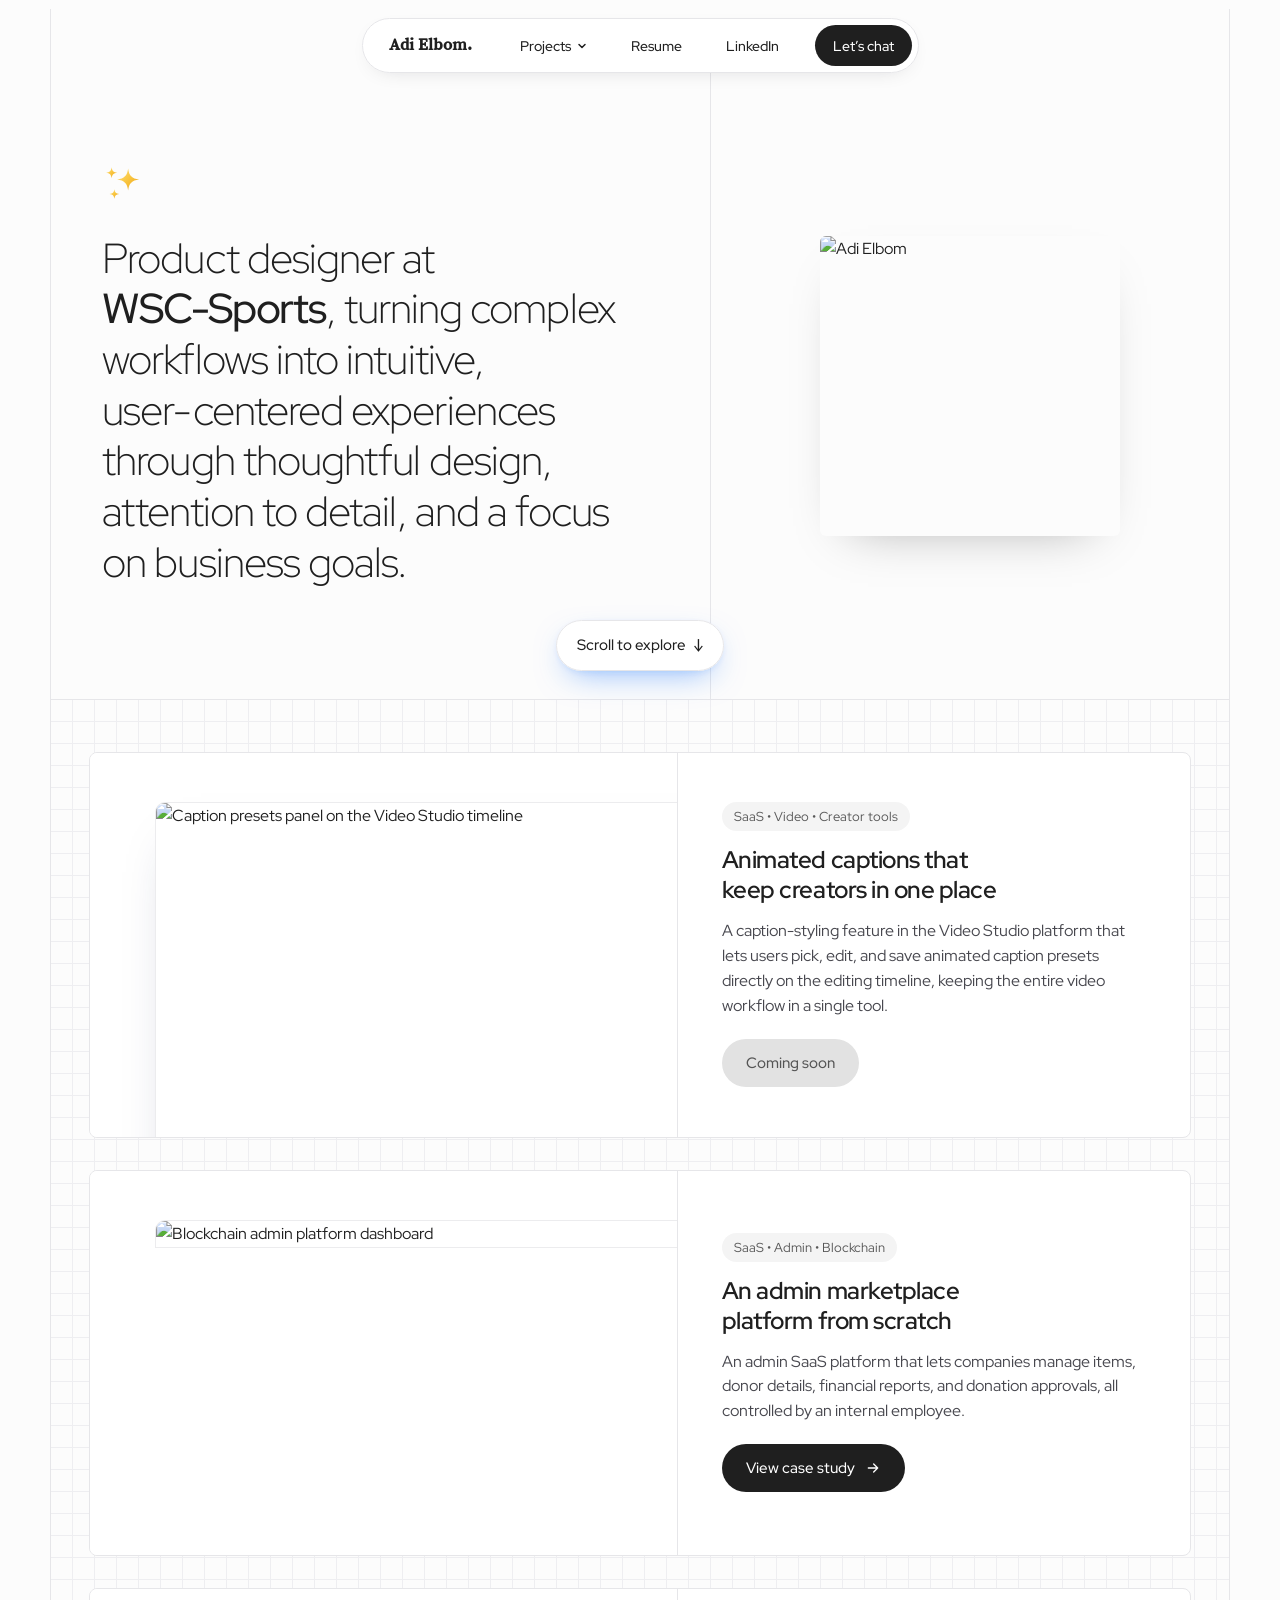
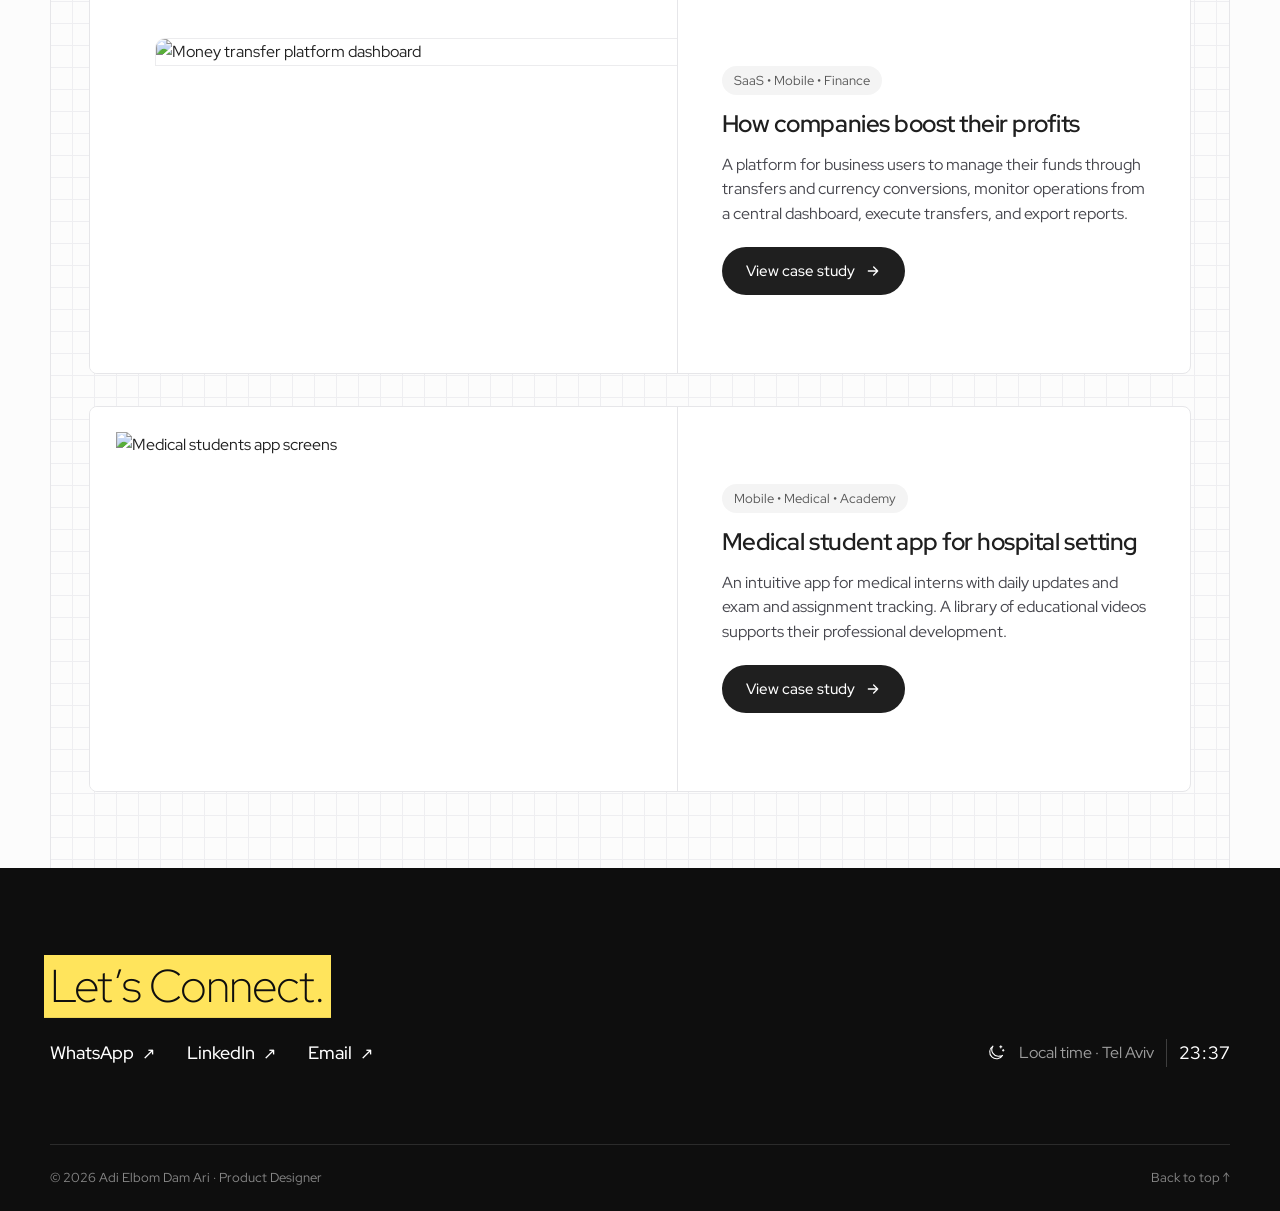
==== index.html @ 343f3208 "Footer gap + popup after 2 min" ====
<!DOCTYPE html>
<html lang="en">
<head>
<meta charset="utf-8">
<meta name="viewport" content="width=device-width, initial-scale=1">
<title>Adi Elbom · Product Designer</title>
<meta name="description" content="Product designer at WSC-Sports, turning complex workflows into intuitive, user-centered experiences.">
<meta property="og:title" content="Adi Elbom · Product Designer">
<meta property="og:description" content="Product designer at WSC-Sports, turning complex workflows into intuitive, user-centered experiences.">
<link rel="icon" href="data:image/svg+xml,%3Csvg xmlns='http://www.w3.org/2000/svg' viewBox='0 0 64 64'%3E%3Ccircle cx='32' cy='32' r='32' fill='%231F1F1F'/%3E%3Ctext x='32' y='43' font-family='Georgia,serif' font-size='34' font-weight='700' text-anchor='middle' fill='%23fff'%3EA%3C/text%3E%3C/svg%3E">
<link rel="preconnect" href="https://fonts.googleapis.com">
<link rel="preconnect" href="https://fonts.gstatic.com" crossorigin>
<link href="https://fonts.googleapis.com/css2?family=DM+Mono:wght@400;500&family=Red+Hat+Display:wght@300;400;500;600;700&family=Song+Myung&display=swap" rel="stylesheet">
<link rel="stylesheet" href="assets/style.css?v=b51ea007">
</head>
<body>
<div class="navholder">
  <nav class="site" aria-label="Main">
    <a class="brand" href="">Adi Elbom.</a>
    <div class="navlinks">
      <div class="nav-dd">
        <a class="dd-trigger" href="#work" aria-haspopup="true" aria-expanded="false">Projects <svg class="chev" width="10" height="10" viewBox="0 0 10 10" aria-hidden="true"><path d="M2 3.5 5 6.5 8 3.5" fill="none" stroke="currentColor" stroke-width="1.5" stroke-linecap="round" stroke-linejoin="round"/></svg></a>
        <div class="dd" role="menu">
          <a href="nft-admin/"><span class="dd-title">Blockchain Admin Platform</span></a>
          <a href="money-transfer-platform/"><span class="dd-title">Money Transfer Platform</span></a>
          <a href="medical-students-app/"><span class="dd-title">Medical Students App</span></a>
          <span class="dd-soon"><span class="dd-title">Animated Captions <span class="dd-note">· Coming soon</span></span></span>
        </div>
      </div>
      <a href="https://drive.google.com/file/d/1dUDBJgoNw1x8Hw4QgFYmObVrlOSRtjmj/view" target="_blank" rel="noopener">Resume</a>
      <a class="hide-sm" href="https://www.linkedin.com/in/adi-elbom/" target="_blank" rel="noopener">LinkedIn</a>
      <a class="cta" href="https://api.whatsapp.com/send?phone=972507307688" target="_blank" rel="noopener">Let’s chat</a>
    </div>
  </nav>
</div>

<div class="home-frame">
  <section class="hero">
    <div class="hero-text">
      <div class="spark" aria-hidden="true"><svg viewBox="0 0 64 64" width="44" height="44">
        <defs><linearGradient id="gold" x1="0" y1="0" x2="1" y2="1"><stop offset="0" stop-color="#FFE27A"/><stop offset=".55" stop-color="#F8C23A"/><stop offset="1" stop-color="#E9A21F"/></linearGradient></defs>
        <path class="s s1" d="M38 8c1.4 10.6 5.4 14.6 16 16-10.6 1.4-14.6 5.4-16 16-1.4-10.6-5.4-14.6-16-16 10.6-1.4 14.6-5.4 16-16Z"/>
        <path class="s s2" d="M14 6c.7 5.3 2.7 7.3 8 8-5.3.7-7.3 2.7-8 8-.7-5.3-2.7-7.3-8-8 5.3-.7 7.3-2.7 8-8Z"/>
        <path class="s s3" d="M18 38c.6 4.6 2.4 6.4 7 7-4.6.6-6.4 2.4-7 7-.6-4.6-2.4-6.4-7-7 4.6-.6 6.4-2.4 7-7Z"/>
      </svg></div>
      <h1>Product designer at <b class="nb">WSC-Sports</b>, turning complex workflows into intuitive, <span class="nb">user-centered</span> experiences through thoughtful design, attention to detail, and a focus on business goals.</h1>
    </div>
    <div class="hero-photo">
      <img src="https://adidamari.co.il/wp-content/uploads/2025/09/profile-pic.png" alt="Adi Elbom" width="483" height="483">
    </div>
    <a class="scroll-btn" href="#work" id="scrollBtn">Scroll to explore <span aria-hidden="true">↓</span></a>
  </section>

  <section class="projects" id="work" aria-label="Case studies">

    <div class="card reveal" aria-disabled="true">
      <div class="card-media"><img src="https://adidamari.co.il/wp-content/uploads/2026/10/SK-05-%E2%80%93-Apply-caption-preset_default-hover.png" alt="Caption presets panel on the Video Studio timeline" loading="lazy" width="3840" height="2160"></div>
      <div class="card-body">
        <span class="tag">SaaS • Video • Creator tools</span>
        <h2>Animated captions that keep creators in one place</h2>
        <p>A caption-styling feature in the Video Studio platform that lets users pick, edit, and save animated caption presets directly on the editing timeline, keeping the entire video workflow in a single tool.</p>
        <span class="btn soon">Coming soon</span>
      </div>
    </div>

    <a class="card reveal" href="nft-admin/">
      <div class="card-media"><img src="https://adidamari.co.il/wp-content/uploads/2025/10/Sarari-Dark-8889-scaled.png" alt="Blockchain admin platform dashboard" loading="lazy"></div>
      <div class="card-body">
        <span class="tag">SaaS • Admin • Blockchain</span>
        <h2>An admin marketplace platform from scratch</h2>
        <p>An admin SaaS platform that lets companies manage items, donor details, financial reports, and donation approvals, all controlled by an internal employee.</p>
        <span class="btn">View case study <svg width="16" height="16" viewBox="0 0 24 24" fill="none" stroke="currentColor" stroke-width="2" stroke-linecap="round" stroke-linejoin="round"><path d="M5 12h14M13 6l6 6-6 6"/></svg></span>
      </div>
    </a>

    <a class="card reveal" href="money-transfer-platform/">
      <div class="card-media"><img src="https://adidamari.co.il/wp-content/uploads/2025/10/Open-1-2-scaled.png" alt="Money transfer platform dashboard" loading="lazy"></div>
      <div class="card-body">
        <span class="tag">SaaS • Mobile • Finance</span>
        <h2>How companies boost their profits</h2>
        <p>A platform for business users to manage their funds through transfers and currency conversions, monitor operations from a central dashboard, execute transfers, and export reports.</p>
        <span class="btn">View case study <svg width="16" height="16" viewBox="0 0 24 24" fill="none" stroke="currentColor" stroke-width="2" stroke-linecap="round" stroke-linejoin="round"><path d="M5 12h14M13 6l6 6-6 6"/></svg></span>
      </div>
    </a>

    <a class="card reveal" href="medical-students-app/">
      <div class="card-media plain"><img src="https://adidamari.co.il/wp-content/uploads/2025/10/Sarari-12-scaled.png" alt="Medical students app screens" loading="lazy"></div>
      <div class="card-body">
        <span class="tag">Mobile • Medical • Academy</span>
        <h2>Medical student app for hospital setting</h2>
        <p>An intuitive app for medical interns with daily updates and exam and assignment tracking. A library of educational videos supports their professional development.</p>
        <span class="btn">View case study <svg width="16" height="16" viewBox="0 0 24 24" fill="none" stroke="currentColor" stroke-width="2" stroke-linecap="round" stroke-linejoin="round"><path d="M5 12h14M13 6l6 6-6 6"/></svg></span>
      </div>
    </a>
  </section>
</div>
<aside class="hello-pop" id="hello-pop" role="dialog" aria-labelledby="hello-title" aria-describedby="hello-text" hidden>
  <button class="hello-close" type="button" aria-label="Close">
    <svg viewBox="0 0 24 24" width="18" height="18" aria-hidden="true"><path d="M6 6l12 12M18 6L6 18" stroke="currentColor" stroke-width="1.8" stroke-linecap="round"/></svg>
  </button>
  <div class="hello-art" aria-hidden="true">
    <svg class="hello-hi" viewBox="-6 -2 100 80" width="104" height="83">
      <path class="hi-line" pathLength="1" d="M14 58C22 50 31 34 34 20C36 12 34 8 31 9C27 10 26 18 26 28L25 62C28 50 34 42 40 42C46 42 46 48 45 54C44 60 46 63 50 62C55 60 59 52 61 44C60 52 59 58 61 62C63 64 68 62 74 55"/>
      <circle class="hi-dot" cx="62.5" cy="33" r="1.9"/>
    </svg>
  </div>
  <h2 id="hello-title">Thanks for stopping by</h2>
  <p id="hello-text">My newest projects aren’t on the site yet. If my work caught your eye, let’s talk and I’ll walk you through&nbsp;them.</p>
  <a class="hello-cta" href="https://api.whatsapp.com/send?phone=972507307688" target="_blank" rel="noopener">Let’s connect</a>
</aside>

<footer class="site-foot" id="contact">
  <div class="foot-inner">
    <div class="foot-main">
      <h2 class="foot-title reveal"><span class="hl">Let’s Connect.</span></h2>
      <div class="foot-links">
        <a href="https://api.whatsapp.com/send?phone=972507307688" target="_blank" rel="noopener">WhatsApp <span class="ext" aria-hidden="true">↗</span></a>
        <a href="https://www.linkedin.com/in/adi-elbom/" target="_blank" rel="noopener">LinkedIn <span class="ext" aria-hidden="true">↗</span></a>
        <a href="mailto:adi.elbom3@gmail.com">Email <span class="ext" aria-hidden="true">↗</span></a>
      </div>
    </div>
    <div class="clock" id="clock" aria-live="off">
        <span class="clock-icons" aria-hidden="true">
          <svg class="ci ci-sunrise" viewBox="0 0 32 32"><path d="M4 23h24M9 23a7 7 0 0 1 14 0"/><path d="M16 9v3M7.5 13.5l2 2M24.5 13.5l-2 2M3.5 19h2.5M26 19h2.5"/><path d="M13 6l3-3 3 3"/></svg>
          <svg class="ci ci-sun" viewBox="0 0 32 32"><circle cx="16" cy="16" r="5.5"/><path d="M16 3v3.5M16 25.5V29M3 16h3.5M25.5 16H29M6.8 6.8l2.5 2.5M22.7 22.7l2.5 2.5M6.8 25.2l2.5-2.5M22.7 9.3l2.5-2.5"/></svg>
          <svg class="ci ci-sunset" viewBox="0 0 32 32"><path d="M4 23h24M9 23a7 7 0 0 1 14 0"/><path d="M16 9v3M7.5 13.5l2 2M24.5 13.5l-2 2M3.5 19h2.5M26 19h2.5"/><path d="M13 27l3 3 3-3"/></svg>
          <svg class="ci ci-moon" viewBox="0 0 32 32"><path d="M21.5 20.5A9.5 9.5 0 0 1 11.5 6a10 10 0 1 0 14 13.5 9.4 9.4 0 0 1-4 1Z"/><path d="M23 5.5v3M21.5 7h3M26.5 11v2M25.5 12h2"/></svg>
        </span>
        <span class="clock-label">Local time · Tel Aviv</span>
        <span class="clock-time"><span class="hh">--</span><span class="colon">:</span><span class="mm">--</span></span>
    </div>
  </div>
  <div class="foot-bottom">
    <span>© 2026 Adi Elbom Dam Ari · Product Designer</span>
    <a href="#top" onclick="window.scrollTo({top:0,behavior:'smooth'});return false;">Back to top ↑</a>
  </div>
</footer>
<script src="assets/site.js?v=cb050800"></script>
</body>
</html>
---- assets/style.css ----
/* Adi Elbom portfolio — shared styles */
:root {
  color-scheme: light;
  --paper: #FCFCFC;
  --white: #FFFFFF;
  --surface: #F5F5F6;
  --ink: #1F1F1F;
  --body: #46464D;
  --muted: #7A7A83;
  --line: #E6E6E9;
  --accent: #1573FE;          /* accent = Adi's brand blue */
  --accent-soft: #EAF1FF;
  --grid: #EEEEF1;            /* background grid lines (softer than --line) */
  --cell: 22px;               /* grid cell size; hero divider snaps to it */
  --marker: #FFE45C;          /* highlighter yellow for "Let's Connect." */
  --blue: #1573FE;            /* Adi's brand blue */

  --font: 'Red Hat Display', -apple-system, BlinkMacSystemFont, 'Segoe UI', sans-serif;
  --font-mono: 'DM Mono', ui-monospace, Menlo, monospace;
  --font-logo: 'Song Myung', Georgia, serif;

  --maxw: 1180px;
  --text: 680px;
  --r: 8px;                   /* corner radius for frames and cards */
  box-sizing: border-box;
}
* { box-sizing: border-box; }
html { scroll-behavior: smooth; scroll-padding-top: 96px; }
body {
  margin: 0; background: var(--paper); color: var(--ink);
  font-family: var(--font); font-size: 16px; line-height: 1.6;
  -webkit-font-smoothing: antialiased; overflow-x: hidden;
}
h1, h2, h3, p, figure, ul, ol, dl, dd { margin: 0; }
h1, h2, h3 { text-wrap: balance; font-weight: 600; letter-spacing: -0.03em; }
a { color: inherit; }
img { max-width: 100%; display: block; }
:focus-visible { outline: 2px solid var(--accent); outline-offset: 3px; border-radius: 6px; }
::selection { background: var(--blue); color: #fff; }
.wrap { max-width: var(--maxw); margin-inline: auto; padding-inline: clamp(16px, 4vw, 40px); }
.eyebrow { font-family: var(--font-mono); font-size: 0.72rem; letter-spacing: 0.08em; text-transform: uppercase; color: var(--muted); }

/* ---------- floating pill nav ---------- */
.navholder { position: sticky; top: 14px; z-index: 50; display: flex; justify-content: center; margin-top: 18px; padding-inline: 12px; pointer-events: none; }
nav.site {
  pointer-events: auto; display: flex; align-items: center; gap: 2px;
  background: rgba(255,255,255,0.85); backdrop-filter: blur(16px) saturate(1.4); -webkit-backdrop-filter: blur(16px) saturate(1.4);
  border: 1px solid var(--line); border-radius: 999px;
  padding: 6px 6px 6px 26px; box-shadow: 0 6px 24px -16px rgba(20,20,25,0.3);
  max-width: 100%;
}
.brand { font-family: var(--font-logo); font-weight: 700; font-size: 1.05rem; text-decoration: none; margin-right: 28px; white-space: nowrap; }
.navlinks { display: flex; align-items: center; gap: 8px; }
.navlinks a { font-size: 0.9rem; font-weight: 500; color: var(--ink); padding: 9px 18px; border-radius: 999px; text-decoration: none; transition: color .2s, background .2s; white-space: nowrap; }
.navlinks > a:hover, .dd-trigger:hover, .nav-dd:hover .dd-trigger, .nav-dd.open .dd-trigger { color: var(--ink); background: var(--surface); }
.navlinks a.current { color: var(--ink); }
.navlinks a.cta { background: var(--ink); color: #fff; margin-left: 10px; }
.navlinks a.cta:hover { background: #000; color: #fff; }
/* Projects dropdown */
nav.site { position: relative; }
.nav-dd { display: flex; }
.dd-trigger { display: inline-flex !important; align-items: center; gap: 6px; }
.dd-trigger .chev { transition: transform .25s ease; }
.nav-dd:hover .chev, .nav-dd.open .chev { transform: rotate(180deg); }
.dd { position: absolute; top: 100%; left: 50%; width: min(300px, calc(100vw - 24px)); padding-top: 10px;
  opacity: 0; visibility: hidden; transform: translate(-50%, -4px); transition: opacity .2s ease, transform .2s ease, visibility 0s linear .2s; }
.dd::before { content: ""; position: absolute; inset: 10px 0 0; z-index: -1; background: #fff;
  backdrop-filter: blur(16px); -webkit-backdrop-filter: blur(16px); border: 1px solid var(--line); border-radius: 16px;
  box-shadow: 0 18px 40px -20px rgba(20,20,30,.28); }
.nav-dd:hover .dd, .nav-dd:focus-within .dd, .nav-dd.open .dd { opacity: 1; visibility: visible; transform: translate(-50%, 0); transition-delay: 0s; }
.navlinks .dd > a, .navlinks .dd > .dd-soon { display: grid; gap: 1px; padding: 10px 16px; margin: 6px; border-radius: 10px; text-decoration: none; color: var(--ink); font-size: 1rem; white-space: normal; }
.navlinks .dd > a + a, .navlinks .dd > a + .dd-soon { margin-top: -4px; }
.navlinks .dd > a:hover { background: var(--surface); }
.dd-title { font-size: .95rem; font-weight: 500; }
.dd-note { font-weight: 400; font-size: .8rem; }
.navlinks .dd > a.is-current { background: var(--surface); }
.navlinks .dd > a.is-current .dd-title::after { content: " ·  You’re here"; font-weight: 400; color: var(--muted); font-size: .8rem; }
.dd-soon { opacity: .5; cursor: default; }
@media (hover: none) { .nav-dd:hover .dd { opacity: 0; visibility: hidden; } .nav-dd.open .dd { opacity: 1; visibility: visible; } }

@media (max-width: 560px) {
  nav.site { padding-left: 16px; }
  .brand { font-size: .92rem; margin-right: 8px; }
  .navlinks { gap: 2px; }
  .navlinks a { padding: 7px 10px; font-size: .8rem; }
  .navlinks a.cta { margin-left: 4px; }
  .navlinks .hide-sm { display: none; }
}

/* ================= HOME ================= */
.home-frame { max-width: var(--maxw); margin-inline: auto; border-inline: 1px solid var(--line); }
.hero { position: relative; display: grid; grid-template-columns: 57.5% 1fr; grid-template-columns: round(down, 57.5%, var(--cell)) 1fr; border-bottom: 1px solid var(--line); margin-top: -64px; padding-top: 64px; }
.hero-text { padding: clamp(48px, 7vw, 96px) clamp(20px, 4vw, 56px) 112px; border-right: 1px solid var(--line); }
.hero-text .spark { width: 44px; height: 44px; margin-bottom: 26px; }
.spark svg { display: block; overflow: visible; }
.spark .s { fill: url(#gold); transform-box: fill-box; transform-origin: center; animation: twinkle 2.6s ease-in-out infinite; }
.spark .s2 { animation-delay: .5s; animation-duration: 2.2s; }
.spark .s3 { animation-delay: 1.1s; animation-duration: 2.9s; }
.spark .s1 { filter: drop-shadow(0 0 0 rgba(248,194,58,0)); animation-name: twinkle-main; }
@keyframes twinkle { 0%, 100% { transform: scale(1) rotate(0deg); opacity: 1; } 45% { transform: scale(.55) rotate(25deg); opacity: .55; } 60% { transform: scale(1.12) rotate(0deg); opacity: 1; } }
@keyframes twinkle-main { 0%, 100% { transform: scale(1) rotate(0deg); filter: drop-shadow(0 0 0 rgba(248,194,58,0)); } 50% { transform: scale(1.1) rotate(12deg); filter: drop-shadow(0 0 6px rgba(248,194,58,.55)); } }
.spark:hover .s { animation-duration: .9s; }
@media (prefers-reduced-motion: reduce) { .spark .s { animation: none; } }
.hero-text h1 { font-weight: 300; font-size: clamp(1.9rem, 3.3vw, 2.65rem); line-height: 1.2; letter-spacing: -0.022em; max-width: 21ch; text-wrap: pretty; }
.hero-text h1 b { font-weight: 500; letter-spacing: -0.03em; }
.hero-text .nb { white-space: nowrap; }
@keyframes bob { 50% { transform: translateY(5px); } }
.scroll-btn { position: absolute; left: 50%; bottom: 28px; z-index: 5; display: inline-flex; align-items: center; gap: 8px;
  padding: 11px 20px; border-radius: 999px; background: rgba(255,255,255,.9); backdrop-filter: blur(12px); -webkit-backdrop-filter: blur(12px);
  border: 1px solid var(--line); box-shadow: 0 12px 32px -12px rgba(21,115,254,.55), 0 2px 8px -4px rgba(21,115,254,.25);
  font-size: .92rem; font-weight: 500; color: var(--ink); text-decoration: none; white-space: nowrap;
  transform: translateX(-50%); animation: float 2.6s ease-in-out infinite; transition: background .2s; }
.scroll-btn span { color: var(--ink); font-size: 1.05rem; }
.scroll-btn:hover { background: var(--surface); }
.scroll-btn.gone { opacity: 0 !important; pointer-events: none; transition: opacity .35s ease; }
@keyframes float { 0%, 100% { transform: translate(-50%, 0); } 50% { transform: translate(-50%, -6px); } }
@media (prefers-reduced-motion: reduce) { .scroll-btn { animation: none; } }
.hero-photo { display: grid; place-items: center; padding: 40px; }
.hero-photo img { width: min(100%, 300px); height: auto; aspect-ratio: 1; object-fit: cover; border-radius: 6px; box-shadow: 0 20px 50px -30px rgba(0,0,0,.35); }
@media (max-width: 820px) {
  .hero { grid-template-columns: 1fr; }
  .hero-text { border-right: 0; border-bottom: 1px solid var(--line); }
  .hero-photo { display: none; }
  .hero-text { padding-top: 40px; }
}

.projects {
  padding: clamp(28px, 4vw, 56px) clamp(14px, 3vw, 48px);
  background-color: var(--paper);
  background-image: linear-gradient(var(--grid) 1px, transparent 1px), linear-gradient(90deg, var(--grid) 1px, transparent 1px);
  background-size: var(--cell) var(--cell); background-position: -1px -1px;
  display: grid; gap: clamp(20px, 3vw, 32px);
}
.card { display: grid; grid-template-columns: 1.15fr 1fr; background: var(--white); border: 1px solid var(--line); border-radius: 8px; overflow: hidden; text-decoration: none; transition: box-shadow .3s, transform .3s; }
a.card:hover { box-shadow: 0 14px 34px -22px rgba(20,20,30,.16), 0 2px 6px -3px rgba(20,20,30,.06); transform: translateY(-2px); }
.card-media { position: relative; overflow: hidden; min-height: clamp(280px, 30vw, 400px);
  background: var(--white); border-right: 1px solid var(--line); }
.card-media img { position: absolute; left: 11%; top: 13%; width: 120%; max-width: none; height: auto;
  border-radius: 10px 0 0 0; border: 1px solid rgba(20,20,40,.08); box-shadow: 0 24px 50px -28px rgba(30,40,90,.35);
  transition: transform .6s cubic-bezier(.2,.7,.2,1); }
a.card:hover .card-media img { transform: translate(-8px, -8px); }
/* images that already have their own background/frame: show whole, no extra frame */
.card-media.plain img { left: 0; top: 0; width: 100%; height: 100%; padding: clamp(12px, 2vw, 28px); object-fit: contain; border: 0; border-radius: 0; box-shadow: none; }
a.card:hover .card-media.plain img { transform: scale(1.03); }
.card-body { padding: clamp(22px, 3.4vw, 48px); display: grid; align-content: center; gap: 14px; justify-items: start; }
.tag { font-size: .82rem; color: #575757; background: #F4F4F4; border-radius: 999px; padding: 4px 12px; }
.card h2 { font-size: clamp(1.25rem, 1.9vw, 1.5rem); line-height: 1.25; letter-spacing: -0.02em; }
.card p { color: var(--body); font-size: .97rem; max-width: 46ch; }
.btn { display: inline-flex; align-items: center; gap: 10px; background: var(--ink); color: #fff; font-weight: 500; font-size: .95rem; padding: 12px 24px; border-radius: 999px; margin-top: 6px; transition: gap .25s, background .25s; }
a.card:hover .btn { gap: 14px; background: #000; }
.btn.soon { background: #E2E2E2; color: #555; }
@media (max-width: 820px) {
  .card { grid-template-columns: 1fr; }
  .card-media { min-height: 0; aspect-ratio: 16 / 11; border-right: 0; border-bottom: 1px solid var(--line); }
  .card-media img { left: 8%; top: 10%; }
  .card-media.plain img { left: 0; top: 0; }
}

/* ================= CASE STUDY ================= */
.cs-head { padding-block: clamp(48px, 7vw, 96px) clamp(32px, 4vw, 48px); text-align: center; }
.cs-head h1 { font-size: clamp(2.4rem, 5.4vw, 4.2rem); line-height: 1.04; letter-spacing: -0.04em; max-width: 22ch; margin: 0 auto; text-wrap: balance; }
.cs-head h1 .lt { font-weight: 300; display: block; }
.cs-head h1 b { font-weight: 700; display: block; }
.nb { white-space: nowrap; }
.lede { margin: 28px auto 0; max-width: 58ch; font-size: clamp(1.05rem, 1.4vw, 1.2rem); color: var(--body); line-height: 1.6; text-wrap: pretty; }
.meta { margin-top: clamp(36px, 5vw, 56px); display: grid; grid-template-columns: repeat(4, minmax(0, 1fr)); gap: 0 28px; text-align: center; }
.meta div { border-top: 1px solid var(--line); padding-top: 14px; min-width: 0; }
.meta dt { font-family: var(--font-mono); font-size: 0.68rem; letter-spacing: 0.08em; text-transform: uppercase; color: var(--muted); }
.meta dd { margin-top: 6px; font-weight: 500; font-size: 0.95rem; }
@media (max-width: 760px) { .meta { grid-template-columns: repeat(2, minmax(0, 1fr)); gap: 20px; } }

.hero-shot { margin-bottom: clamp(56px, 7vw, 88px); border-radius: var(--r); overflow: hidden; background: var(--surface);
  padding: clamp(20px, 5vw, 64px) clamp(20px, 7vw, 96px) 0; border: 1px solid var(--line); }
.hero-shot img, .hero-shot video { display: block; width: 100%; height: auto; border-radius: 10px 10px 0 0; border: 0;
  box-shadow: 0 30px 60px -36px rgba(30,40,90,.35); }
/* screenshots that already carry their own border and rounded corners */
.hero-shot.own-frame img { border-radius: 0; box-shadow: none; filter: drop-shadow(0 24px 28px rgba(30,40,90,.16)); }
/* hero with a transparent phones image */
.hero-shot.phones-hero { padding: clamp(20px, 4vw, 48px) clamp(20px, 6vw, 80px); }
.hero-shot.phones-hero img { border-radius: 0; box-shadow: none; filter: drop-shadow(0 24px 30px rgba(20,20,40,.18)); }
.hero-shot.bg { background-size: cover; background-position: center; border: 0; }
.hero-shot.bg img { border: 0; border-radius: 0; box-shadow: none; }

.tldr { display: grid; grid-template-columns: repeat(3, minmax(0, 1fr)); gap: 0 40px; margin-bottom: clamp(56px, 6vw, 88px); }
.tldr article { border-top: 1px solid var(--line); padding-top: 18px; display: grid; gap: 10px; align-content: start; }
.tldr .eyebrow { font-family: var(--font); font-size: 1.15rem; font-weight: 600; letter-spacing: -0.015em; text-transform: none; color: var(--accent); }
.tldr p { color: var(--body); text-wrap: pretty; }
@media (max-width: 860px) { .tldr { grid-template-columns: 1fr; gap: 28px; } }

.story { counter-reset: chap; }
.story > .chapter:not(.sub) { counter-increment: chap; }
.pill .n::before { content: counter(chap, decimal-leading-zero); }
.story { display: grid; gap: clamp(56px, 6vw, 88px); }
.chapter { display: grid; justify-items: center; text-align: center; gap: clamp(14px, 1.8vw, 22px); }
.chapter + .chapter.sub { margin-top: calc(-1 * clamp(20px, 2.5vw, 36px)); }
.pill { display: inline-flex; align-items: center; gap: 10px; padding: 9px 22px; border-radius: 999px; background: var(--surface); border: 1px solid #EBEBED; color: #8E8E97; font-weight: 600; font-size: clamp(.92rem, 1.2vw, 1.05rem); }
.pill .n { font-family: var(--font-mono); font-weight: 500; font-size: .74rem; color: var(--accent); }
.statement { max-width: 30em; font-size: clamp(1.45rem, 2.6vw, 2.15rem); line-height: 1.22; font-weight: 600; letter-spacing: -0.025em; text-wrap: balance; }
.statement.big { font-size: clamp(2rem, 4.4vw, 3.4rem); line-height: 1.06; letter-spacing: -0.04em; max-width: 20ch; }
.statement em { font-style: normal; color: var(--accent); }
.support { max-width: 62ch; font-size: 1.05rem; color: var(--muted); line-height: 1.7; }
.note { font-size: .88rem; color: var(--muted); font-style: italic; }

.shot { width: 100%; margin-top: clamp(8px, 2vw, 20px); }
.shot img { width: 100%; height: auto; border-radius: 4px; }
.shot { background: var(--surface); border: 1px solid var(--line); border-radius: var(--r); padding: clamp(10px, 1.4vw, 16px); }
.shot.framed { padding: clamp(14px, 3vw, 40px); }
.duo { width: 100%; display: grid; grid-template-columns: repeat(2, minmax(0, 1fr)); gap: clamp(10px, 1.6vw, 20px); margin-top: clamp(8px, 2vw, 20px); }
.duo > img, .duo > div { background: var(--surface); border: 1px solid var(--line); border-radius: var(--r); padding: clamp(10px, 1.4vw, 16px); }
.duo img { width: 100%; height: auto; border-radius: 4px; display: block; }
.duo > img { box-sizing: border-box; }
.duo.framed > * { padding: clamp(12px, 2vw, 28px); display: grid; place-items: center; }
.duo.framed img { padding: 0; border: 0; background: none; }
.phones { width: 100%; display: grid; grid-template-columns: repeat(var(--n, 4), minmax(0, 1fr)); gap: clamp(10px, 1.6vw, 20px); background: var(--surface); border-radius: var(--r); padding: clamp(18px, 3.5vw, 48px); margin-top: clamp(8px, 2vw, 20px); align-items: start; }
.phones img { width: 100%; height: auto; }
@media (max-width: 720px) { .duo { grid-template-columns: 1fr; } .phones { grid-template-columns: repeat(2, minmax(0, 1fr)); } }

.logos { display: flex; flex-wrap: wrap; justify-content: center; align-items: center; gap: clamp(20px, 4vw, 48px); padding: 8px 0; }
.logos img { height: 30px; width: auto; filter: grayscale(1); opacity: .65; }

.trio { list-style: none; padding: 0; width: 100%; max-width: 1000px; display: grid; grid-template-columns: repeat(var(--cols, 3), minmax(0, 1fr)); gap: 36px 36px; text-align: left; margin-top: 10px; }
.trio > li { border-top: 1px solid var(--line); padding-top: 18px; display: grid; gap: 8px; align-content: start; min-width: 0; }
.trio > li::before { content: counter(item, decimal-leading-zero); counter-increment: item; font-family: var(--font-mono); font-size: .72rem; color: var(--accent); }
.trio { counter-reset: item; }
.trio h3 { font-size: 1.08rem; letter-spacing: -0.02em; line-height: 1.3; }
.trio p { color: var(--muted); font-size: .96rem; }
@media (max-width: 900px) { .trio { --cols: 2 !important; } }
@media (max-width: 560px) { .trio { --cols: 1 !important; } }

/* full-width grey band for a chapter */
.chapter.band { width: 100vw; margin-inline: calc(50% - 50vw); background: var(--surface); padding: clamp(48px, 6vw, 80px) clamp(16px, 4vw, 48px); }
.band .pill { background: #fff; }

/* final screens: full-width grey band, short title + explanation per feature, screens side by side */
.features { width: 100vw; margin-inline: calc(50% - 50vw); margin-top: clamp(8px, 2vw, 24px); background: var(--surface);
  padding: clamp(8px, 2vw, 24px) clamp(16px, 4vw, 48px); text-align: left; }
.feature { max-width: 1240px; margin-inline: auto; display: grid; gap: clamp(16px, 2vw, 24px); padding-block: clamp(40px, 5vw, 72px); border-top: 1px solid #E3E3E7; }
.feature:first-child { border-top: 0; }
.feature-text { width: 100%; }
.feature-text h3 { display: flex; align-items: baseline; gap: 12px; font-size: clamp(1.15rem, 1.6vw, 1.35rem); font-weight: 600; letter-spacing: -0.02em; line-height: 1.25; }
.feature-text .fn { font-family: var(--font-mono); font-size: .78rem; font-weight: 500; letter-spacing: .04em; color: var(--accent); }
.feature-shots { display: grid; gap: clamp(14px, 2.4vw, 32px); align-items: start; }
.feature-shots.two { grid-template-columns: repeat(2, minmax(0, 1fr)); }
.feature-shots:not(.two) { grid-template-columns: repeat(2, minmax(0, 1fr)); }
.feature-shots img { width: 100%; height: auto; display: block; border-radius: var(--r); box-shadow: 0 1px 2px rgba(20,20,30,.06), 0 18px 40px -24px rgba(20,20,30,.28); }
.feature-shots.phones-shots { grid-template-columns: repeat(var(--n, 5), minmax(0, 1fr)); column-gap: clamp(20px, 4vw, 64px); width: 100%; max-width: calc(var(--n, 5) * 200px + (var(--n, 5) - 1) * 64px); margin-inline: auto; }
.feature-shots.phones-shots img { box-shadow: none; border-radius: 0; background: none; }
@media (max-width: 760px) { .feature-shots.two, .feature-shots:not(.two) { grid-template-columns: 1fr; } .feature-shots.phones-shots { grid-template-columns: repeat(2, minmax(0, 1fr)); column-gap: 20px; max-width: 420px; } .feature-shots.trim-mobile > :last-child { display: none; } }
.zoomable { cursor: zoom-in; transition: transform .25s ease, box-shadow .25s ease; }
.zoomable:hover { transform: translateY(-2px); box-shadow: 0 1px 2px rgba(20,20,30,.06), 0 24px 48px -24px rgba(20,20,30,.34); }

/* lightbox */
.lightbox { position: fixed; inset: 0; z-index: 100; display: grid; place-items: center; padding: clamp(16px, 4vw, 56px); background: rgba(14,14,18,.86);
  backdrop-filter: blur(6px); -webkit-backdrop-filter: blur(6px); opacity: 0; transition: opacity .25s ease; cursor: zoom-out; }
.lightbox.open { opacity: 1; }
.lightbox img { max-width: min(100%, 1600px); max-height: calc(100vh - 2 * clamp(16px, 4vw, 56px) - 30px); width: auto; height: auto; object-fit: contain; border-radius: 8px; box-shadow: 0 30px 80px -20px rgba(0,0,0,.6); transform: scale(.97); transition: transform .25s ease; }
.lightbox.open img { transform: none; }
.lightbox-close { position: absolute; top: 16px; right: 16px; width: 40px; height: 40px; border-radius: 50%; border: 0; background: rgba(255,255,255,.12); color: #fff; font-size: 22px; line-height: 40px; cursor: pointer; }
.lightbox-close:hover { background: rgba(255,255,255,.22); }
.lightbox-cap { position: absolute; bottom: 16px; left: 0; right: 0; text-align: center; color: rgba(255,255,255,.75); font-size: .9rem; }

/* small row of reference phone screens inside a frame */
.duo > .mini-phones { display: grid; grid-template-columns: repeat(4, minmax(0, 1fr)); gap: clamp(6px, 1vw, 12px); align-items: center; }
.mini-phones img { width: 100%; height: auto; border-radius: 6px; }
.band .trio > li { background: #fff; border-top: 0; border-radius: var(--r); padding: 18px 20px 20px; }

/* coded user flow */
.flow { width: 100%; background: var(--surface); border: 1px solid var(--line); border-radius: var(--r); padding: clamp(16px, 2.4vw, 32px); margin-top: clamp(8px, 2vw, 20px); }
.flow { position: relative; padding: clamp(12px, 1.8vw, 20px); min-width: 0; max-width: 100%; box-sizing: border-box; }
.chapter { grid-template-columns: minmax(0, 1fr); }
.story { grid-template-columns: minmax(0, 1fr); }
.flow-scroll { overflow-x: auto; -webkit-overflow-scrolling: touch; scrollbar-width: none; border-radius: 4px;
  -webkit-mask-image: linear-gradient(90deg, transparent 0, #000 var(--fl, 0px), #000 calc(100% - var(--fr, 48px)), transparent 100%);
          mask-image: linear-gradient(90deg, transparent 0, #000 var(--fl, 0px), #000 calc(100% - var(--fr, 48px)), transparent 100%); }
.flow-scroll::-webkit-scrollbar { display: none; }
.flow-svg { display: block; width: calc(var(--w) * 1.08px); max-width: none; height: auto; font-family: var(--font); }
.flow-hint { position: absolute; right: 18px; bottom: 14px; display: inline-flex; align-items: center; gap: 6px; font-size: .78rem; font-weight: 500; color: var(--muted);
  background: rgba(255,255,255,.9); border: 1px solid var(--line); border-radius: 999px; padding: 5px 11px; pointer-events: none; transition: opacity .3s; }
.flow-hint .hint-touch { display: none; }
@media (hover: none) { .flow-hint .hint-mouse { display: none; } .flow-hint .hint-touch { display: inline; } }
.flow.explored .flow-hint { opacity: 0; }
@media (hover: hover) and (pointer: fine) { .flow-scroll { overflow-x: hidden; cursor: ew-resize; } }
.flow .step, .flow .status { fill: #fff; stroke: #E2E3E8; stroke-width: 1; }
.flow .start { fill: var(--ink); }
.flow .t-start { fill: #fff; font-size: 14px; font-weight: 500; }
.flow .plus { stroke: #fff; stroke-width: 1.6; stroke-linecap: round; }
.flow .t { fill: var(--ink); font-size: 14px; font-weight: 500; }
.flow .t-sub { fill: var(--muted); font-size: 12px; }
.flow .lock { fill: none; stroke: var(--muted); stroke-width: 1.2; stroke-linejoin: round; }
.flow .t-chip { font-size: 9.5px; font-weight: 600; letter-spacing: .06em; }
.flow .chip-draft { fill: #EEF0F3; } .flow .chip-draft-t { fill: #5B6170; }
.flow .chip-pub { fill: #E6F5EE; } .flow .chip-pub-t { fill: #1F8A5B; }
.flow .chip-pend { fill: #FFF3DC; } .flow .chip-pend-t { fill: #A86A00; }
.flow .chip-off { fill: #FDECEC; } .flow .chip-off-t { fill: #C23B3B; }
.flow .decision { fill: #fff; stroke: var(--blue); stroke-width: 1.5; }
.flow .dia { fill: var(--blue); }
.flow .t-dec { fill: var(--ink); font-size: 14px; font-weight: 500; }
.flow .action { fill: var(--blue); }
.flow .t-action { fill: #fff; font-size: 14px; font-weight: 600; }
.flow .e { fill: none; stroke: #A9ACB6; stroke-width: 1.5; }
.flow .e.no { stroke: #E25C5C; stroke-dasharray: 5 5; }
.flow .e.back { stroke-dasharray: 5 5; }
.flow .ah { fill: none; stroke: #A9ACB6; stroke-width: 1.6; stroke-linecap: round; stroke-linejoin: round; }
.flow .ah-red { fill: none; stroke: #E25C5C; stroke-width: 1.6; stroke-linecap: round; stroke-linejoin: round; }
.flow .lbl-yes { fill: #E6F5EE; } .flow .lbl-yes-t { fill: #1F8A5B; font-size: 11.5px; font-weight: 600; }
.flow .lbl-no { fill: #FDECEC; } .flow .lbl-no-t { fill: #D64545; font-size: 11.5px; font-weight: 600; }
.flow .lbl-grey { fill: #ECECEF; } .flow .lbl-grey-t { fill: #6B6E78; font-size: 11.5px; font-weight: 600; }

/* user-journey sections are desktop-only (diagrams are too wide for phones) */
@media (max-width: 760px) { .hide-mobile { display: none !important; } }

/* competitor comparison tables */
.cmp-grid { width: 100%; display: grid; grid-template-columns: repeat(2, minmax(0, 1fr)); gap: clamp(10px, 1.6vw, 20px); margin-top: clamp(8px, 2vw, 20px); text-align: left; }
.cmp-card { background: var(--surface); border: 1px solid var(--line); border-radius: var(--r); padding: clamp(10px, 1.4vw, 16px); }
.cmp { width: 100%; border-collapse: separate; border-spacing: 0 6px; font-size: .95rem; }
.cmp thead th { font-size: .82rem; font-weight: 600; color: var(--ink); text-align: center; padding: 6px 4px 4px; white-space: nowrap; }
.cmp tbody th { font-weight: 500; text-align: left; padding: 12px 14px; background: #fff; border-radius: 6px 0 0 6px; white-space: nowrap; }
.cmp td { background: #fff; text-align: center; padding: 8px 4px; }
.cmp td:last-child { border-radius: 0 6px 6px 0; }
.cmp svg { width: 20px; height: 20px; fill: none; stroke-width: 1.4; stroke-linecap: round; stroke-linejoin: round; vertical-align: middle; }
.cmp .y svg { stroke: #2F9E6E; } .cmp .y circle { fill: #EAF6F0; }
.cmp .n svg { stroke: #D64545; } .cmp .n circle { fill: #FDEDED; }
@media (max-width: 980px) { .cmp-grid { grid-template-columns: 1fr; } }
@media (max-width: 480px) { .cmp { font-size: .84rem; } .cmp thead th { font-size: .7rem; } .cmp tbody th { padding: 10px 8px; white-space: normal; } .cmp svg { width: 18px; height: 18px; } }

/* moving logo strip */
.marquee { width: 100%; overflow: hidden; -webkit-mask-image: linear-gradient(90deg, transparent, #000 12%, #000 88%, transparent); mask-image: linear-gradient(90deg, transparent, #000 12%, #000 88%, transparent); }
.marquee-track { display: flex; gap: clamp(40px, 6vw, 80px); width: max-content; animation: marquee 22s linear infinite; padding: 6px 0; }
.marquee-track span { font-size: clamp(1.3rem, 2.2vw, 1.8rem); font-weight: 600; letter-spacing: -0.03em; color: #B9B9C1; white-space: nowrap; }
.marquee:hover .marquee-track { animation-play-state: paused; }
@keyframes marquee { to { transform: translateX(-50%); } }
@media (prefers-reduced-motion: reduce) { .marquee-track { animation: none; } }

/* annotated screens: image + short caption */
.screens { width: 100%; display: grid; grid-template-columns: repeat(2, minmax(0, 1fr)); gap: clamp(28px, 4vw, 48px) clamp(14px, 2vw, 24px); margin-top: clamp(8px, 2vw, 20px); text-align: left; }
.screens figure { display: grid; gap: 14px; align-content: start; }
.screens img { width: 100%; height: auto; border-radius: 12px; border: 1px solid var(--line); background: var(--white); }
.screens figcaption { font-size: .93rem; color: var(--muted); }
.screens figcaption b { display: block; color: var(--ink); font-weight: 600; margin-bottom: 2px; }
.screens.phones-row { grid-template-columns: repeat(var(--n, 3), minmax(0, 1fr)); background: var(--surface); border-radius: var(--r); padding: clamp(18px, 3.5vw, 44px); }
.screens.phones-row img { border: 0; background: none; border-radius: 0; }
@media (max-width: 720px) { .screens { grid-template-columns: 1fr; } .screens.phones-row { grid-template-columns: repeat(2, minmax(0, 1fr)); } }

/* scene: big image with frosted caption band */
.scene { position: relative; width: 100%; border-radius: var(--r); overflow: hidden; background: #ECECEF; text-align: left; isolation: isolate; }
.scene + .scene { margin-top: clamp(20px, 3vw, 36px); }
.scene > img { width: 100%; height: auto; }
.scene-band { padding: clamp(22px, 3.4vw, 44px) clamp(22px, 4vw, 56px) clamp(24px, 3.6vw, 48px); background: #F1F1F4; display: grid; gap: 8px; }
.scene-band h3 { font-size: clamp(1.25rem, 2.2vw, 1.9rem); line-height: 1.15; letter-spacing: -0.03em; }
.scene-band p { max-width: 70ch; color: var(--body); font-size: 1rem; }
.scene .extra { display: grid; grid-template-columns: repeat(2, minmax(0, 1fr)); gap: clamp(10px, 1.6vw, 20px); padding: 0 clamp(14px, 2.4vw, 32px) clamp(14px, 2.4vw, 32px); background: #F1F1F4; }
.scene .extra img { width: 100%; height: auto; border-radius: 10px; }
@media (max-width: 720px) { .scene .extra { grid-template-columns: 1fr; } }

/* results */
.results { list-style: none; padding: 0; width: 100%; display: grid; grid-template-columns: repeat(3, minmax(0, 1fr)); gap: clamp(10px, 1.6vw, 20px); text-align: left; margin-top: 10px; }
.results li { background: var(--surface); border-radius: var(--r); padding: clamp(24px, 3vw, 36px); display: grid; gap: 10px; align-content: start; }
.big-num { font-size: clamp(2.6rem, 5vw, 4rem); font-weight: 600; letter-spacing: -0.05em; line-height: 1; color: var(--ink); }
.results .eyebrow { color: var(--accent); }
.results h3 { font-size: clamp(1.1rem, 1.6vw, 1.3rem); line-height: 1.2; letter-spacing: -0.025em; }
.results p { color: var(--muted); font-size: .95rem; }
@media (max-width: 860px) { .results { grid-template-columns: 1fr; } }

/* next case study */
.next { margin-top: clamp(72px, 8vw, 110px); display: grid; justify-items: center; gap: 14px; text-align: center; text-decoration: none; }
.next .title { font-size: clamp(2.2rem, 5vw, 3.8rem); font-weight: 600; line-height: 1.03; letter-spacing: -0.045em; max-width: 18ch; }
.next .go { display: inline-flex; align-items: center; gap: 8px; margin-top: 8px; border: 1px solid var(--line); font-weight: 500; font-size: .88rem; padding: 10px 18px; border-radius: 999px; transition: background .25s, color .25s, border-color .25s; }
.next:hover .go { background: var(--ink); color: #fff; border-color: var(--ink); }

/* ================= FOOTER (shared) ================= */
.site-foot { background: #0E0E0E; color: #fff; margin-top: clamp(80px, 9vw, 130px); padding-inline: clamp(16px, 4vw, 40px); }
.foot-inner { max-width: var(--maxw); margin-inline: auto; padding-block: clamp(56px, 7vw, 96px) clamp(48px, 6vw, 80px);
  display: grid; grid-template-columns: 1fr auto; gap: 48px; align-items: end; }
.foot-title { font-size: clamp(2rem, 3.6vw, 3rem); font-weight: 300; letter-spacing: -0.022em; line-height: 1.2; }
.foot-title .hl { padding: 0 .14em .04em; margin-left: -.14em; -webkit-box-decoration-break: clone; box-decoration-break: clone;
  background: linear-gradient(var(--marker), var(--marker)) left center / 0% 100% no-repeat;
  transition: background-size 1s cubic-bezier(.7,0,.2,1) .25s, color .35s ease .55s; }
.foot-title.in .hl { background-size: 100% 100%; color: #0E0E0E; }
@media (prefers-reduced-motion: reduce) { .foot-title .hl { background-size: 100% 100%; color: #0E0E0E; transition: none; } }
.foot-links { display: flex; flex-wrap: wrap; gap: 12px 32px; margin-top: 26px; }
.foot-links a { display: inline-flex; align-items: center; gap: 8px; font-size: 1.1rem; font-weight: 500; color: #fff; text-decoration: none; }
.foot-links .ext { font-size: .9em; transition: transform .25s ease; }
.foot-links a:hover { color: rgba(255,255,255,.75); }
.foot-links a:hover .ext { transform: translate(2px, -2px); }

/* live Tel Aviv clock */
.clock { display: inline-flex; align-items: center; gap: 12px; white-space: nowrap; }
.clock-icons { position: relative; width: 22px; height: 22px; flex: none; }
.ci { position: absolute; inset: 0; width: 100%; height: 100%; fill: none; stroke: #fff; stroke-width: 1.6; stroke-linecap: round; stroke-linejoin: round;
  opacity: 0; transform: translateY(6px) rotate(-20deg); transition: opacity .8s ease, transform .8s cubic-bezier(.2,.7,.2,1); }
.clock[data-period="sunrise"] .ci-sunrise, .clock[data-period="sun"] .ci-sun,
.clock[data-period="sunset"] .ci-sunset, .clock[data-period="moon"] .ci-moon { opacity: 1; transform: none; }
.clock[data-period="sun"] .ci-sun { animation: spin 40s linear infinite; }
.clock[data-period="moon"] .ci-moon { animation: sway 5s ease-in-out infinite; }
@keyframes spin { to { transform: rotate(360deg); } }
@keyframes sway { 50% { transform: rotate(-8deg); } }
.clock-label { font-size: 1rem; color: rgba(255,255,255,.6); }
.clock-time { font-size: 1.1rem; font-weight: 500; color: #fff; font-variant-numeric: tabular-nums; padding-left: 12px; border-left: 1px solid rgba(255,255,255,.2); }
.clock-time .colon { display: inline-block; margin: 0 1px; animation: blink 2s steps(1) infinite; }
@keyframes blink { 50% { opacity: .2; } }
@media (prefers-reduced-motion: reduce) { .ci, .clock-time .colon { animation: none !important; transition: none; } }
@media (max-width: 820px) { .foot-inner { grid-template-columns: 1fr; gap: 40px; } .clock { justify-self: start; } }

.foot-bottom { max-width: var(--maxw); margin-inline: auto; border-top: 1px solid rgba(255,255,255,.12); padding-block: 22px;
  display: flex; justify-content: space-between; flex-wrap: wrap; gap: 10px; font-size: .84rem; color: rgba(255,255,255,.5); }
.foot-bottom a { color: inherit; text-decoration: none; }
.foot-bottom a:hover { color: #fff; }
/* home: the project grid runs straight into the footer, no gap */
.home-frame ~ .site-foot { margin-top: 0; }
.home-frame .projects { padding-bottom: clamp(48px, 6vw, 88px); }

/* ================= CASE-STUDY SECTION NAVIGATOR ================= */
.toc { position: fixed; left: clamp(16px, 2.2vw, 36px); top: 50%; z-index: 40; display: grid; gap: 2px;
  padding: 12px 10px; border-radius: 14px; border: 1px solid transparent;
  opacity: 0; visibility: hidden; transform: translate(-6px, -50%); transition: opacity .3s ease, transform .3s ease, visibility 0s linear .3s, background .25s, border-color .25s, box-shadow .25s; }
.toc.show { opacity: 1; visibility: visible; transform: translate(0, -50%); transition-delay: 0s; }
.toc a { display: flex; align-items: center; gap: 12px; padding: 4px 4px; text-decoration: none; color: var(--muted); border-radius: 8px; }
.toc .ln { position: relative; width: 18px; height: 2px; border-radius: 2px; background: #D9D9DE; overflow: hidden; flex: none; transition: width .3s ease, background .3s; }
.toc .ln i { position: absolute; inset: 0; background: var(--blue); transform-origin: left; transform: scaleX(0); }
.toc a.on .ln { width: 30px; }
.toc .lb { font-size: .84rem; font-weight: 500; white-space: nowrap; max-width: 0; opacity: 0; overflow: hidden; transition: max-width .3s ease, opacity .2s ease; }
.toc a.on .lb { color: var(--ink); }
.toc:hover { background: rgba(255,255,255,.95); border-color: var(--line); box-shadow: 0 14px 34px -20px rgba(20,20,30,.25); backdrop-filter: blur(12px); -webkit-backdrop-filter: blur(12px); }
.toc:hover .lb { max-width: 220px; opacity: 1; }
.toc a:hover .lb { color: var(--ink); }
.toc a:hover .ln { background: #C4C4CB; }
@media (max-width: 1319px) { .toc { display: none; } }
@media (prefers-reduced-motion: reduce) { .toc, .toc .ln, .toc .lb { transition: none; } }

/* reveal on scroll */
.reveal { opacity: 0; transform: translateY(16px); transition: opacity .8s ease, transform .8s cubic-bezier(.2,.7,.2,1); }
.reveal.in { opacity: 1; transform: none; }
@media (prefers-reduced-motion: reduce) { .reveal { opacity: 1; transform: none; transition: none; } html { scroll-behavior: auto; } }

/* home: hello popup */
.hello-pop { position: fixed; right: clamp(16px, 2.2vw, 32px); bottom: clamp(16px, 2.2vw, 32px); z-index: 60; width: 300px; padding: 14px 14px 18px;
  background: var(--white); border: 1px solid var(--line); border-radius: 20px; box-shadow: 0 2px 6px rgba(20,20,30,.06), 0 24px 56px -20px rgba(20,20,30,.32);
  opacity: 0; transform: translateY(16px) scale(.98); transition: opacity .4s ease, transform .4s cubic-bezier(.2,.8,.2,1); }
.hello-pop.open { opacity: 1; transform: none; }
.hello-pop[hidden] { display: none; }
.hello-art { display: grid; place-items: center; height: 148px; border-radius: 12px; background: var(--surface); }
.hello-hi { overflow: visible; }
.hi-line { fill: none; stroke: var(--ink); stroke-width: 2.4; stroke-linecap: round; stroke-linejoin: round; stroke-dasharray: 1; stroke-dashoffset: 1; animation: hi-draw 5s ease-in-out infinite; }
.hi-dot { fill: var(--ink); transform-box: fill-box; transform-origin: center; transform: scale(0); animation: hi-dot 5s ease-in-out infinite; }
@keyframes hi-draw { 0% { stroke-dashoffset: 1; opacity: 1; } 38% { stroke-dashoffset: 0; } 85% { stroke-dashoffset: 0; opacity: 1; } 95%, 100% { stroke-dashoffset: 0; opacity: 0; } }
@keyframes hi-dot { 0%, 40% { transform: scale(0); opacity: 1; } 46% { transform: scale(1.5); } 50%, 85% { transform: scale(1); opacity: 1; } 95%, 100% { transform: scale(1); opacity: 0; } }
.hello-pop h2 { margin: 18px 8px 6px; font-size: 1.2rem; font-weight: 500; line-height: 1.3; letter-spacing: -0.01em; color: var(--ink); text-wrap: balance; }
.hello-pop p { margin: 0 8px 18px; font-size: .95rem; line-height: 1.5; color: var(--muted); text-wrap: pretty; hyphens: manual; }
.hello-cta { display: flex; justify-content: center; margin: 0 4px; padding: 12px 20px; border-radius: 999px; background: var(--ink); color: #fff; font-weight: 500; text-decoration: none; transition: background .2s; }
.hello-cta:hover { background: #000; }
.hello-close { position: absolute; top: -12px; right: -12px; display: grid; place-items: center; width: 34px; height: 34px; padding: 0; border: 1px solid var(--line); border-radius: 50%;
  background: var(--white); color: var(--ink); cursor: pointer; box-shadow: 0 4px 12px -4px rgba(20,20,30,.2); transition: background .2s; }
.hello-close:hover { background: var(--surface); }
@media (max-width: 760px) { .hello-pop { display: none !important; } }
@media (prefers-reduced-motion: reduce) { .hi-line { animation: none; stroke-dashoffset: 0; } .hi-dot { animation: none; transform: none; } .hello-pop { transition: none; } }
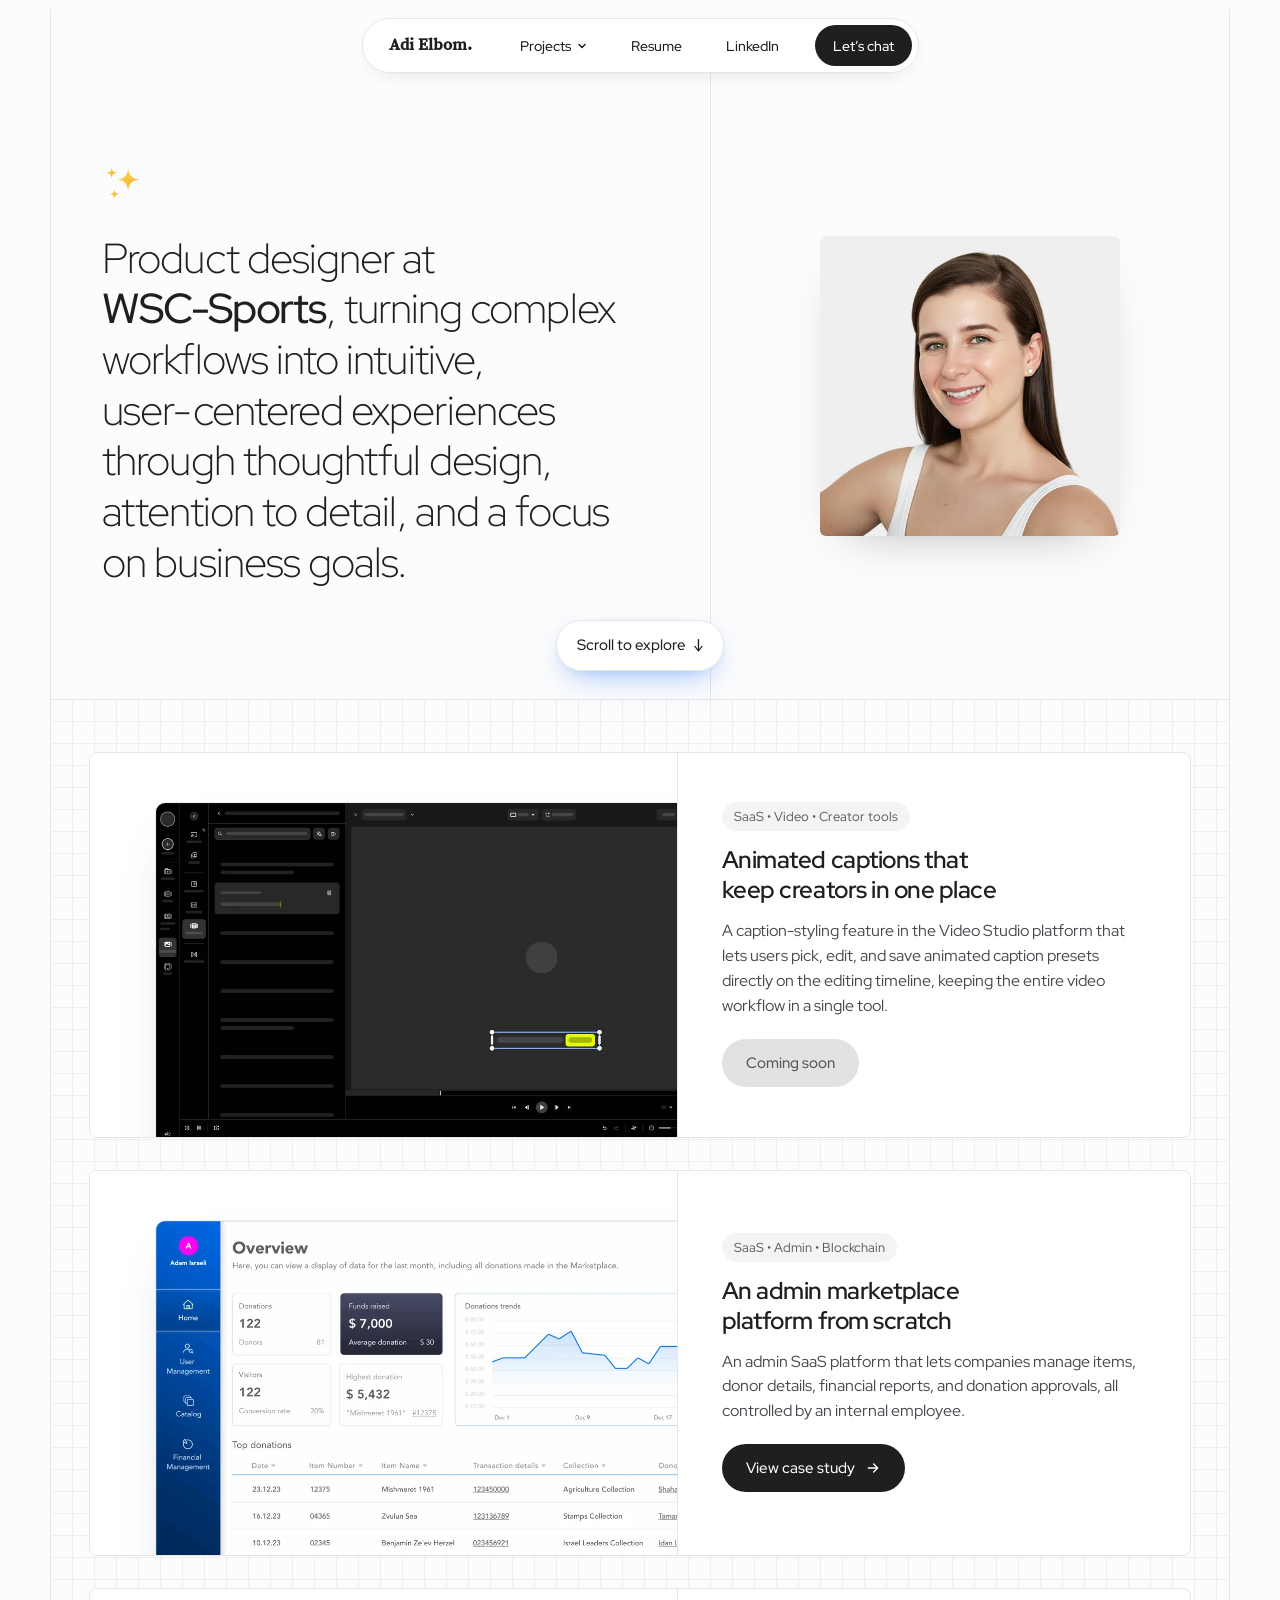
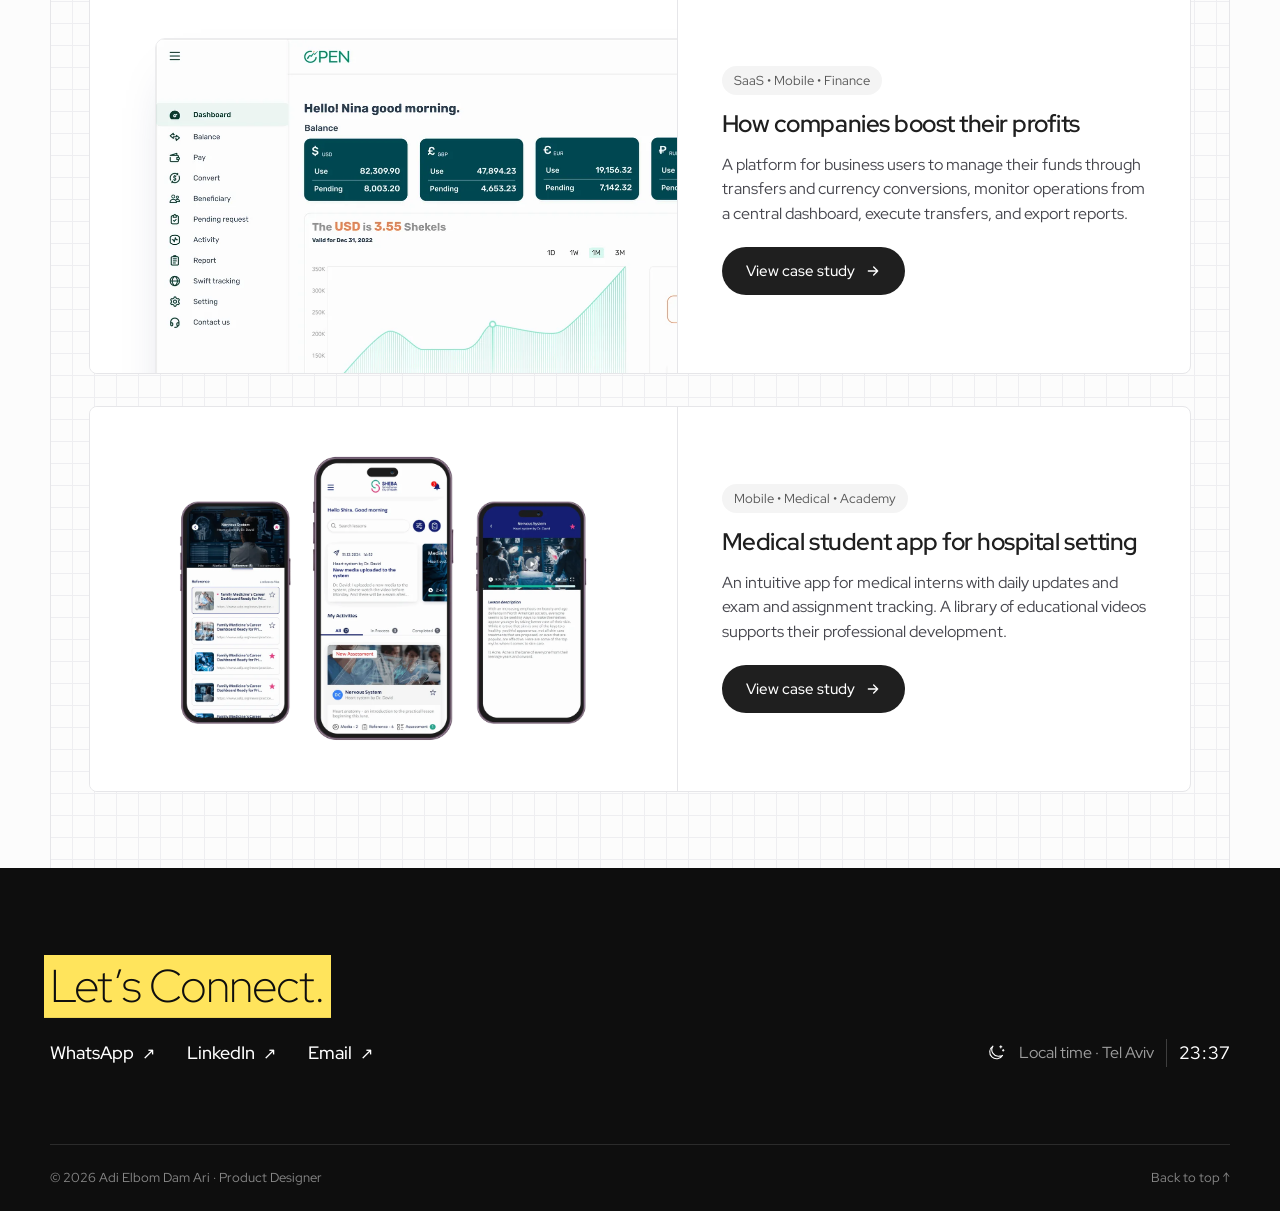
==== commit b9813d51: "All images moved into the site" ====
--- a/index.html
+++ b/index.html
@@ -46,7 +46,7 @@
       <h1>Product designer at <b class="nb">WSC-Sports</b>, turning complex workflows into intuitive, <span class="nb">user-centered</span> experiences through thoughtful design, attention to detail, and a focus on business goals.</h1>
     </div>
     <div class="hero-photo">
-      <img src="https://adidamari.co.il/wp-content/uploads/2025/09/profile-pic.png" alt="Adi Elbom" width="483" height="483">
+      <img src="assets/img/2025/09/profile-pic-sm.webp" data-full="assets/img/2025/09/profile-pic.webp" alt="Adi Elbom" width="483" height="483">
     </div>
     <a class="scroll-btn" href="#work" id="scrollBtn">Scroll to explore <span aria-hidden="true">↓</span></a>
   </section>
@@ -54,7 +54,7 @@
   <section class="projects" id="work" aria-label="Case studies">
 
     <div class="card reveal" aria-disabled="true">
-      <div class="card-media"><img src="https://adidamari.co.il/wp-content/uploads/2026/10/SK-05-%E2%80%93-Apply-caption-preset_default-hover.png" alt="Caption presets panel on the Video Studio timeline" loading="lazy" width="3840" height="2160"></div>
+      <div class="card-media"><img src="assets/img/2026/10/SK-05---Apply-caption-preset_default-hover-sm.webp" data-full="assets/img/2026/10/SK-05---Apply-caption-preset_default-hover.webp" alt="Caption presets panel on the Video Studio timeline" loading="lazy" width="3840" height="2160"></div>
       <div class="card-body">
         <span class="tag">SaaS • Video • Creator tools</span>
         <h2>Animated captions that keep creators in one place</h2>
@@ -64,7 +64,7 @@
     </div>
 
     <a class="card reveal" href="nft-admin/">
-      <div class="card-media"><img src="https://adidamari.co.il/wp-content/uploads/2025/10/Sarari-Dark-8889-scaled.png" alt="Blockchain admin platform dashboard" loading="lazy"></div>
+      <div class="card-media"><img src="assets/img/2025/10/Sarari-Dark-8889-scaled-sm.webp" data-full="assets/img/2025/10/Sarari-Dark-8889-scaled.webp" alt="Blockchain admin platform dashboard" loading="lazy"></div>
       <div class="card-body">
         <span class="tag">SaaS • Admin • Blockchain</span>
         <h2>An admin marketplace platform from scratch</h2>
@@ -74,7 +74,7 @@
     </a>
 
     <a class="card reveal" href="money-transfer-platform/">
-      <div class="card-media"><img src="https://adidamari.co.il/wp-content/uploads/2025/10/Open-1-2-scaled.png" alt="Money transfer platform dashboard" loading="lazy"></div>
+      <div class="card-media"><img src="assets/img/2025/10/Open-1-2-scaled-sm.webp" data-full="assets/img/2025/10/Open-1-2-scaled.webp" alt="Money transfer platform dashboard" loading="lazy"></div>
       <div class="card-body">
         <span class="tag">SaaS • Mobile • Finance</span>
         <h2>How companies boost their profits</h2>
@@ -84,7 +84,7 @@
     </a>
 
     <a class="card reveal" href="medical-students-app/">
-      <div class="card-media plain"><img src="https://adidamari.co.il/wp-content/uploads/2025/10/Sarari-12-scaled.png" alt="Medical students app screens" loading="lazy"></div>
+      <div class="card-media plain"><img src="assets/img/2025/10/Sarari-12-scaled-sm.webp" data-full="assets/img/2025/10/Sarari-12-scaled.webp" alt="Medical students app screens" loading="lazy"></div>
       <div class="card-body">
         <span class="tag">Mobile • Medical • Academy</span>
         <h2>Medical student app for hospital setting</h2>
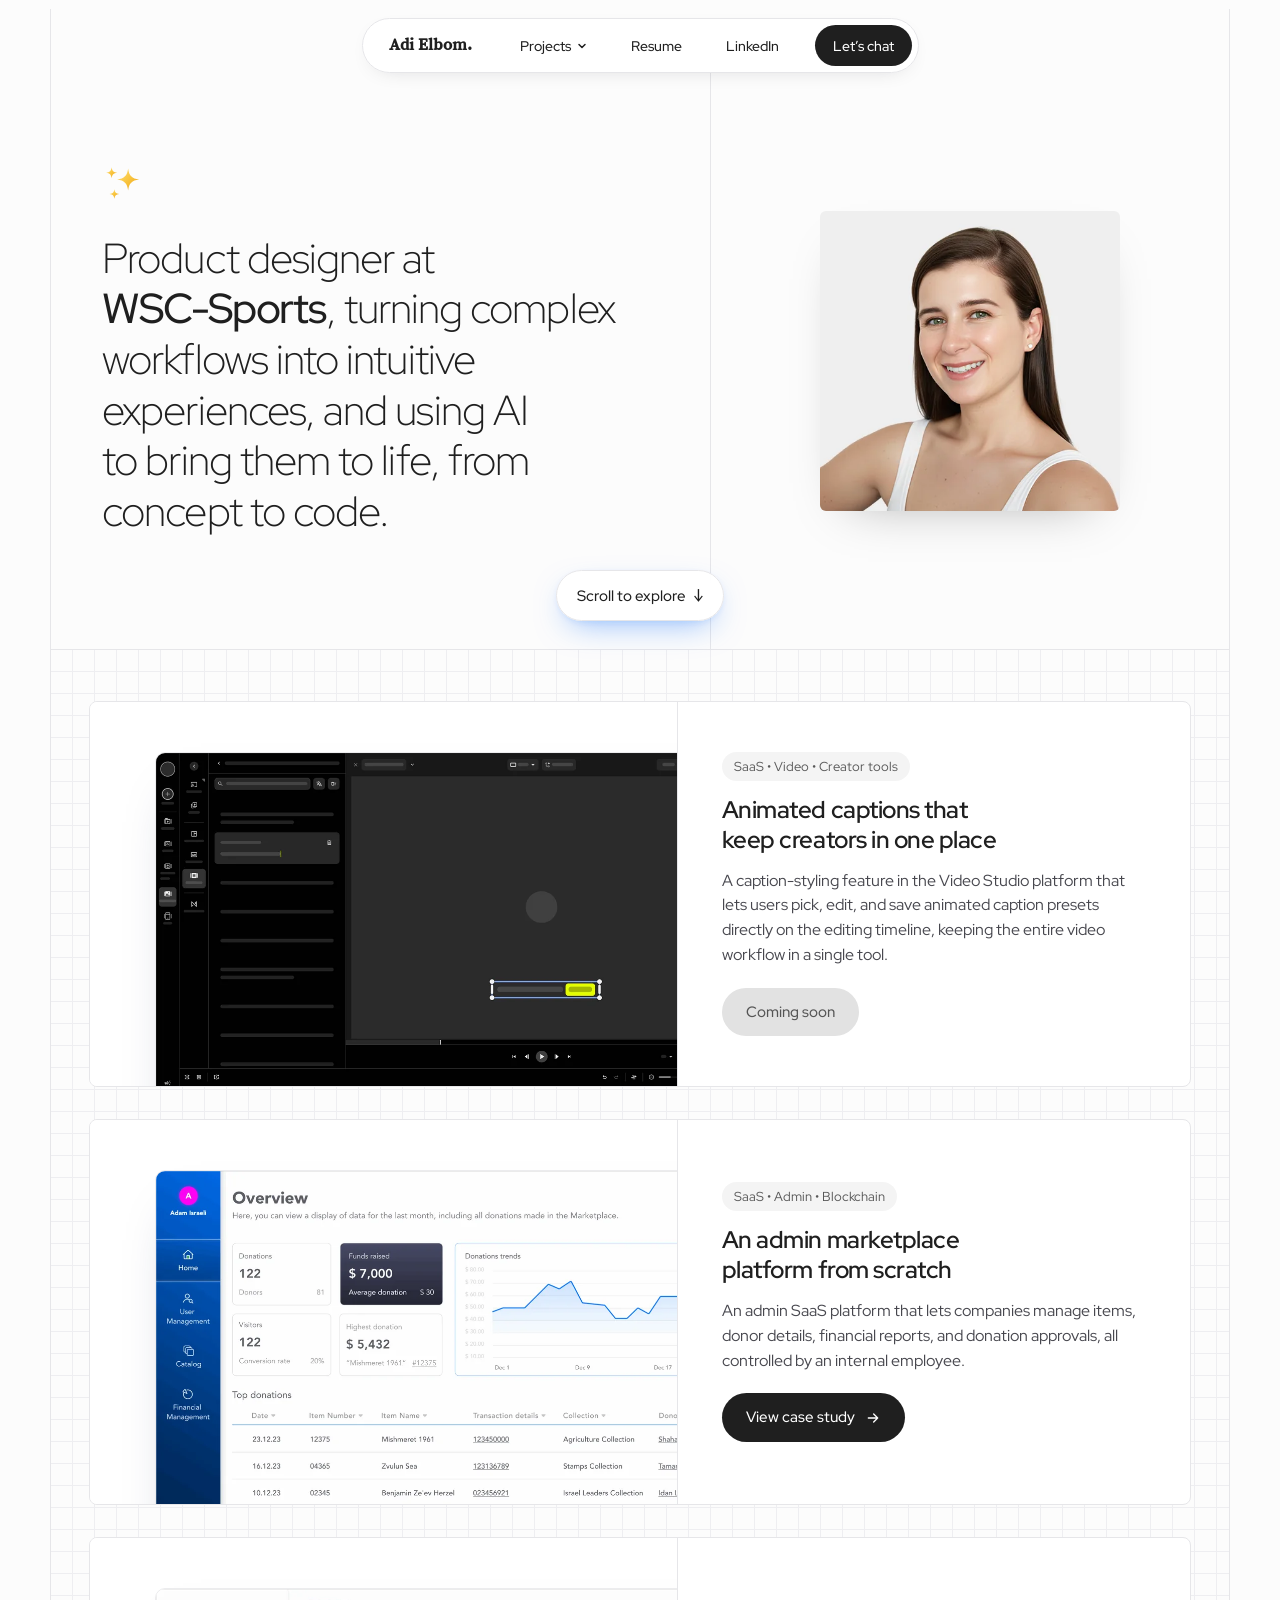
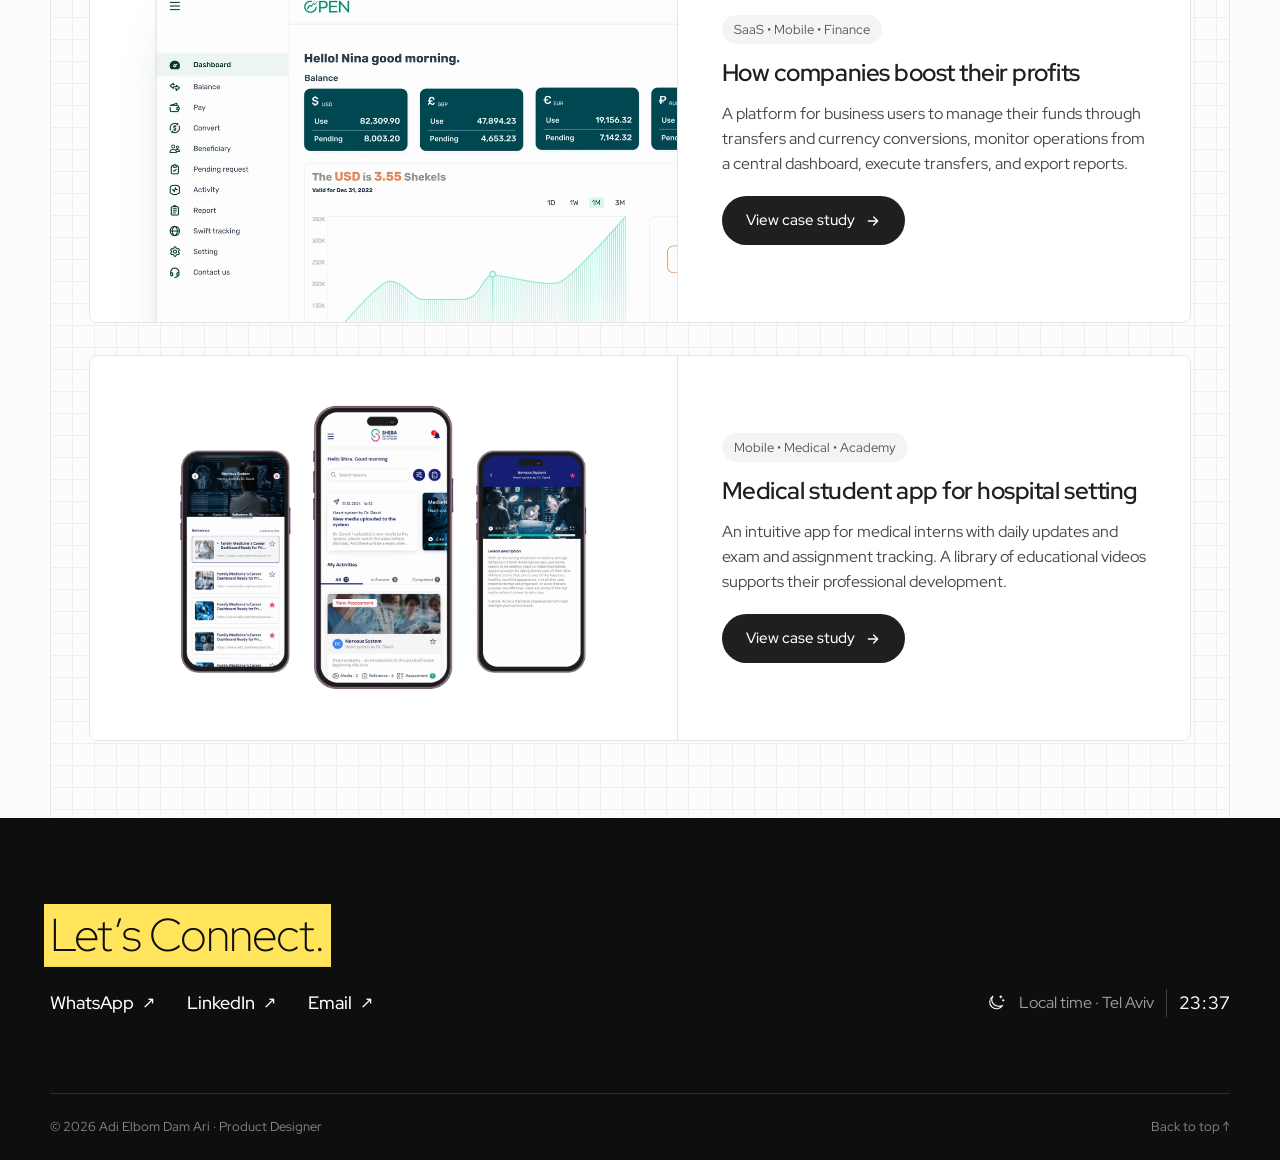
==== commit dfc19df2: "New hero sentence" ====
--- a/index.html
+++ b/index.html
@@ -4,10 +4,10 @@
 <meta charset="utf-8">
 <meta name="viewport" content="width=device-width, initial-scale=1">
 <title>Adi Elbom · Product Designer</title>
-<meta name="description" content="Product designer at WSC-Sports, turning complex workflows into intuitive, user-centered experiences.">
+<meta name="description" content="Product designer at WSC-Sports, turning complex workflows into intuitive experiences, and using AI to bring them to life, from concept to code.">
 <meta property="og:title" content="Adi Elbom · Product Designer">
-<meta property="og:description" content="Product designer at WSC-Sports, turning complex workflows into intuitive, user-centered experiences.">
-<link rel="icon" href="data:image/svg+xml,%3Csvg xmlns='http://www.w3.org/2000/svg' viewBox='0 0 64 64'%3E%3Ccircle cx='32' cy='32' r='32' fill='%231F1F1F'/%3E%3Ctext x='32' y='43' font-family='Georgia,serif' font-size='34' font-weight='700' text-anchor='middle' fill='%23fff'%3EA%3C/text%3E%3C/svg%3E">
+<meta property="og:description" content="Product designer at WSC-Sports, turning complex workflows into intuitive experiences, and using AI to bring them to life, from concept to code.">
+<link rel="icon" href="data:image/svg+xml,%3Csvg xmlns='http://www.w3.org/2000/svg' viewBox='0 0 64 64'%3E%3Ccircle cx='32' cy='32' r='32' fill='%231F1F1F'/%3E%3Ctext x='32' y='42' font-family='Georgia,serif' font-size='38' font-weight='700' text-anchor='middle' fill='%23fff'%3Ea%3C/text%3E%3C/svg%3E">
 <link rel="preconnect" href="https://fonts.googleapis.com">
 <link rel="preconnect" href="https://fonts.gstatic.com" crossorigin>
 <link href="https://fonts.googleapis.com/css2?family=DM+Mono:wght@400;500&family=Red+Hat+Display:wght@300;400;500;600;700&family=Song+Myung&display=swap" rel="stylesheet">
@@ -27,7 +27,7 @@
           <span class="dd-soon"><span class="dd-title">Animated Captions <span class="dd-note">· Coming soon</span></span></span>
         </div>
       </div>
-      <a href="https://drive.google.com/file/d/1dUDBJgoNw1x8Hw4QgFYmObVrlOSRtjmj/view" target="_blank" rel="noopener">Resume</a>
+      <a href="resume.pdf" target="_blank" rel="noopener">Resume</a>
       <a class="hide-sm" href="https://www.linkedin.com/in/adi-elbom/" target="_blank" rel="noopener">LinkedIn</a>
       <a class="cta" href="https://api.whatsapp.com/send?phone=972507307688" target="_blank" rel="noopener">Let’s chat</a>
     </div>
@@ -43,7 +43,7 @@
         <path class="s s2" d="M14 6c.7 5.3 2.7 7.3 8 8-5.3.7-7.3 2.7-8 8-.7-5.3-2.7-7.3-8-8 5.3-.7 7.3-2.7 8-8Z"/>
         <path class="s s3" d="M18 38c.6 4.6 2.4 6.4 7 7-4.6.6-6.4 2.4-7 7-.6-4.6-2.4-6.4-7-7 4.6-.6 6.4-2.4 7-7Z"/>
       </svg></div>
-      <h1>Product designer at <b class="nb">WSC-Sports</b>, turning complex workflows into intuitive, <span class="nb">user-centered</span> experiences through thoughtful design, attention to detail, and a focus on business goals.</h1>
+      <h1>Product designer at <b class="nb">WSC-Sports</b>, turning complex workflows into intuitive experiences, and using AI to bring them to life, from concept to&nbsp;code.</h1>
     </div>
     <div class="hero-photo">
       <img src="assets/img/2025/09/profile-pic-sm.webp" data-full="assets/img/2025/09/profile-pic.webp" alt="Adi Elbom" width="483" height="483">
@@ -135,6 +135,6 @@
     <a href="#top" onclick="window.scrollTo({top:0,behavior:'smooth'});return false;">Back to top ↑</a>
   </div>
 </footer>
-<script src="assets/site.js?v=cb050800"></script>
+<script src="assets/site.js?v=2c3eead0"></script>
 </body>
 </html>
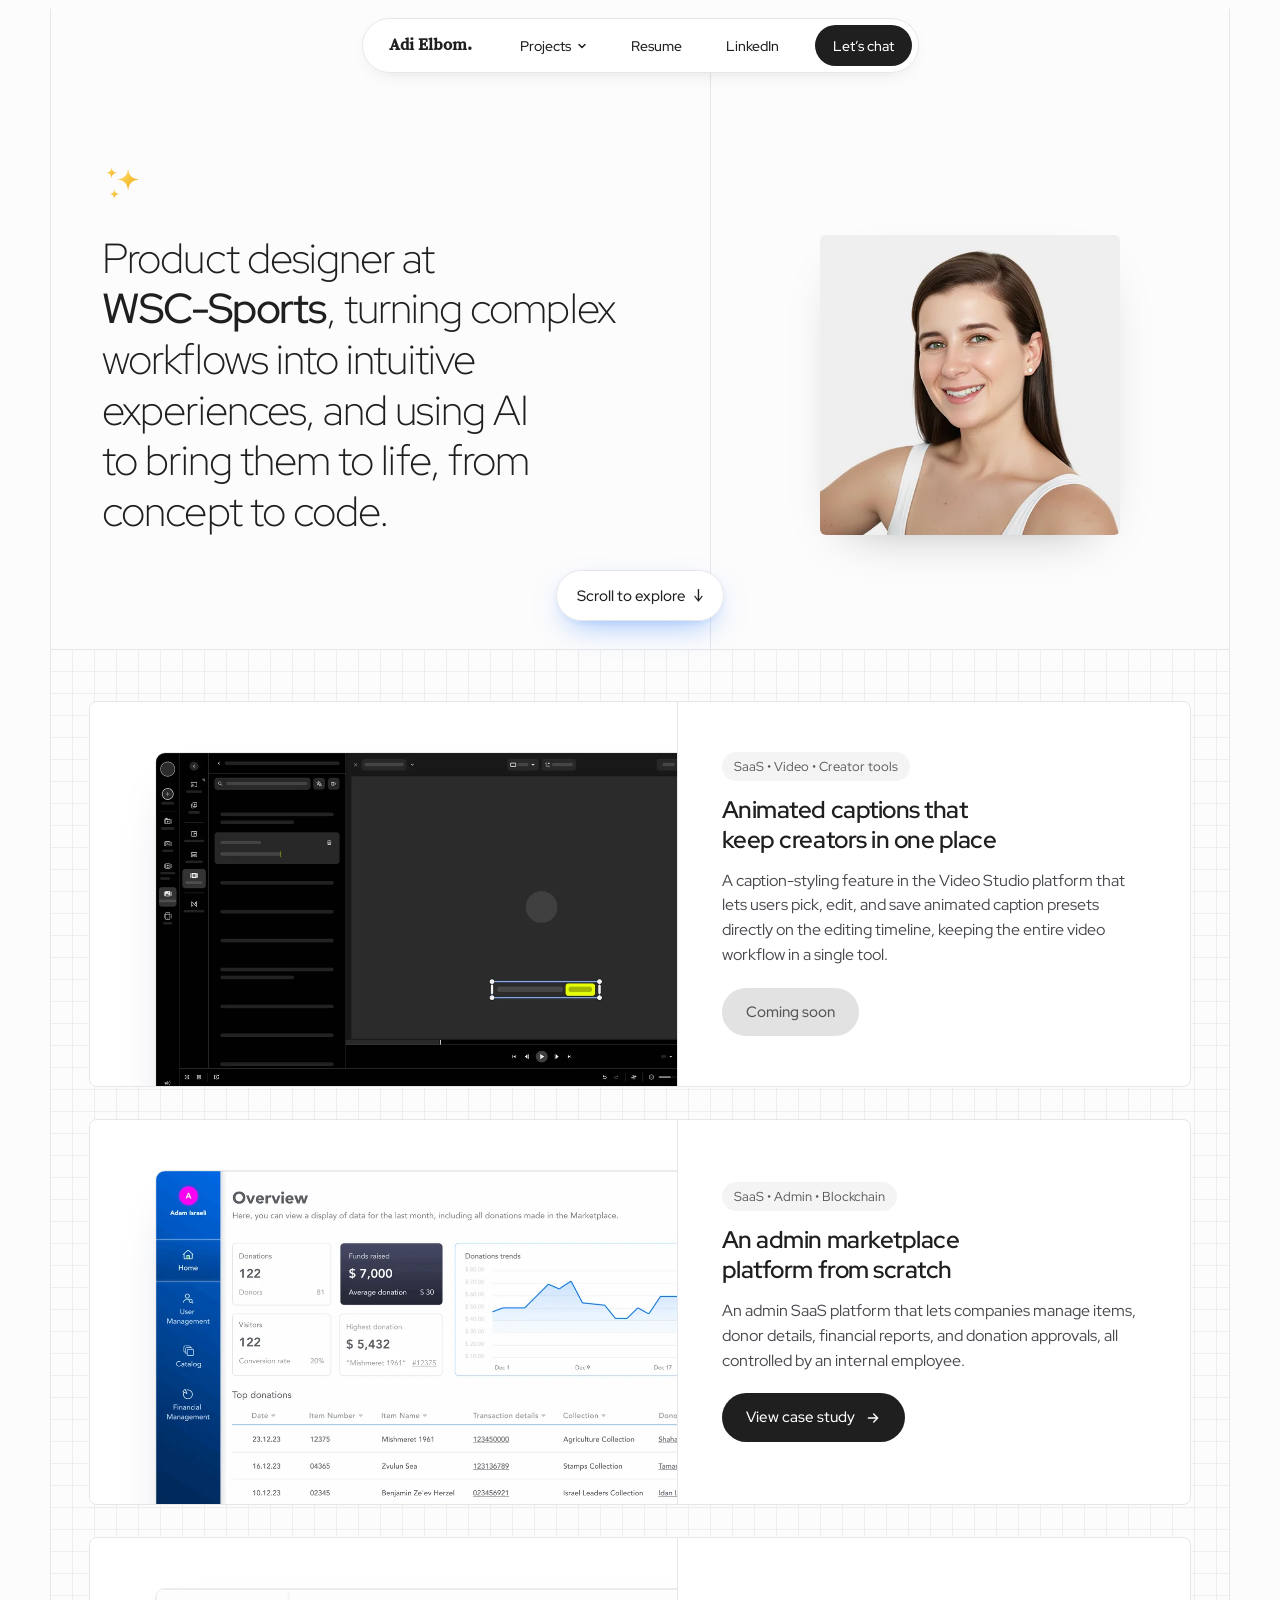
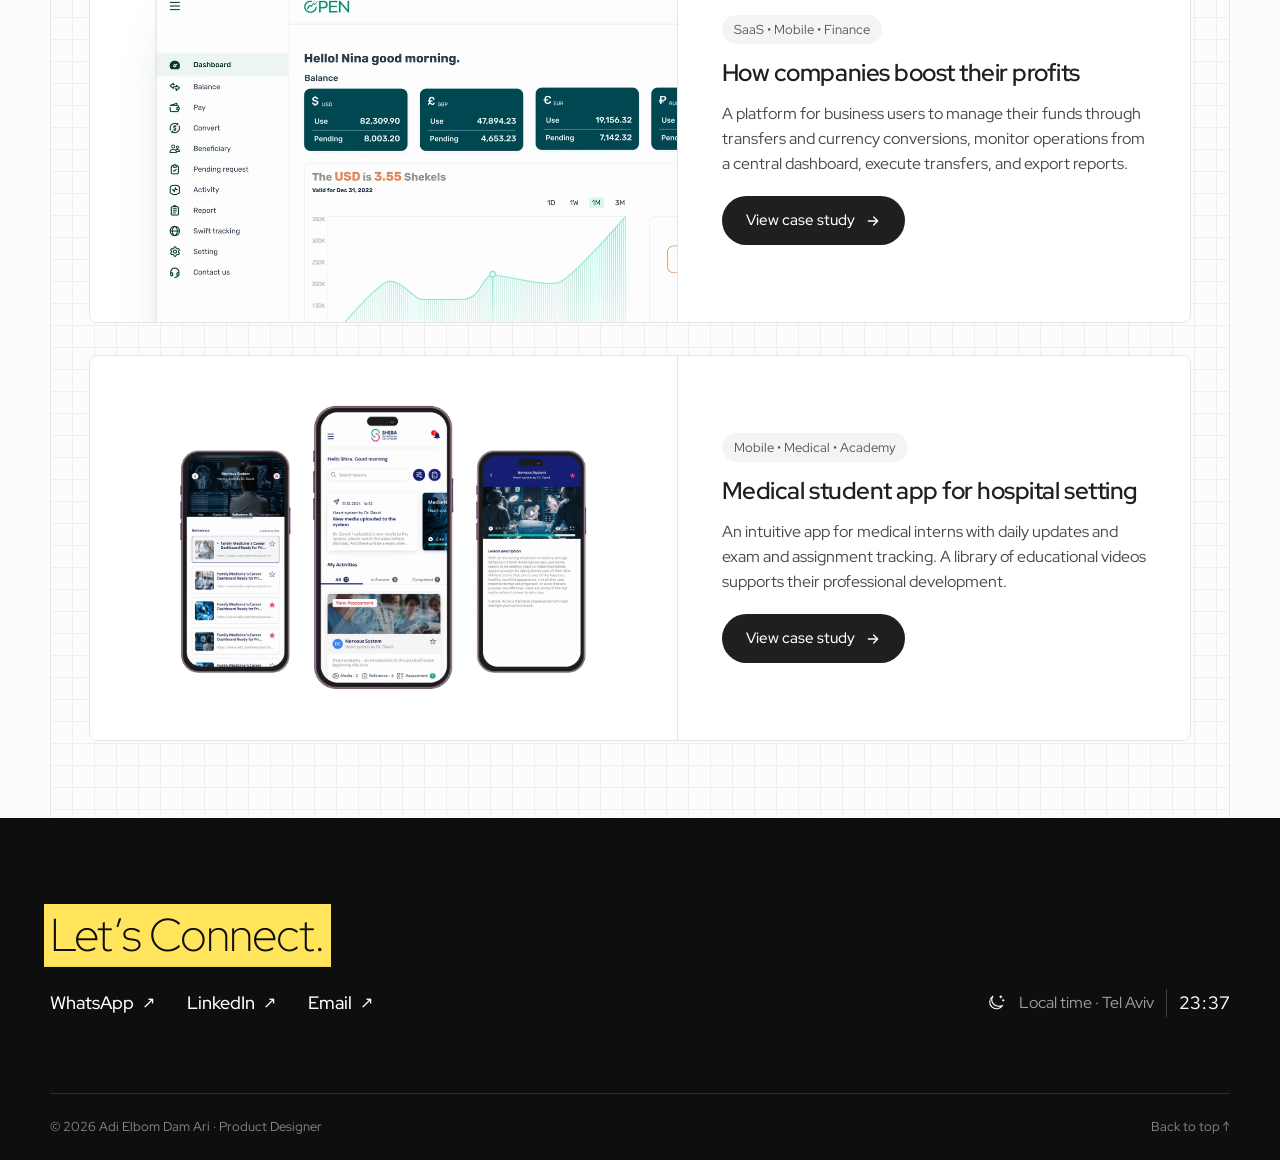
==== commit 17476919: "Align hero photo" ====
--- a/index.html
+++ b/index.html
@@ -11,7 +11,7 @@
 <link rel="preconnect" href="https://fonts.googleapis.com">
 <link rel="preconnect" href="https://fonts.gstatic.com" crossorigin>
 <link href="https://fonts.googleapis.com/css2?family=DM+Mono:wght@400;500&family=Red+Hat+Display:wght@300;400;500;600;700&family=Song+Myung&display=swap" rel="stylesheet">
-<link rel="stylesheet" href="assets/style.css?v=b51ea007">
+<link rel="stylesheet" href="assets/style.css?v=97f9333f">
 </head>
 <body>
 <div class="navholder">
--- a/assets/style.css
+++ b/assets/style.css
@@ -115,7 +115,7 @@
 .scroll-btn.gone { opacity: 0 !important; pointer-events: none; transition: opacity .35s ease; }
 @keyframes float { 0%, 100% { transform: translate(-50%, 0); } 50% { transform: translate(-50%, -6px); } }
 @media (prefers-reduced-motion: reduce) { .scroll-btn { animation: none; } }
-.hero-photo { display: grid; place-items: center; padding: 40px; }
+.hero-photo { display: grid; place-items: center; padding: calc(clamp(48px, 7vw, 96px) + 70px) 40px 112px; } /* same top/bottom as the headline, so the photo centres on it */
 .hero-photo img { width: min(100%, 300px); height: auto; aspect-ratio: 1; object-fit: cover; border-radius: 6px; box-shadow: 0 20px 50px -30px rgba(0,0,0,.35); }
 @media (max-width: 820px) {
   .hero { grid-template-columns: 1fr; }
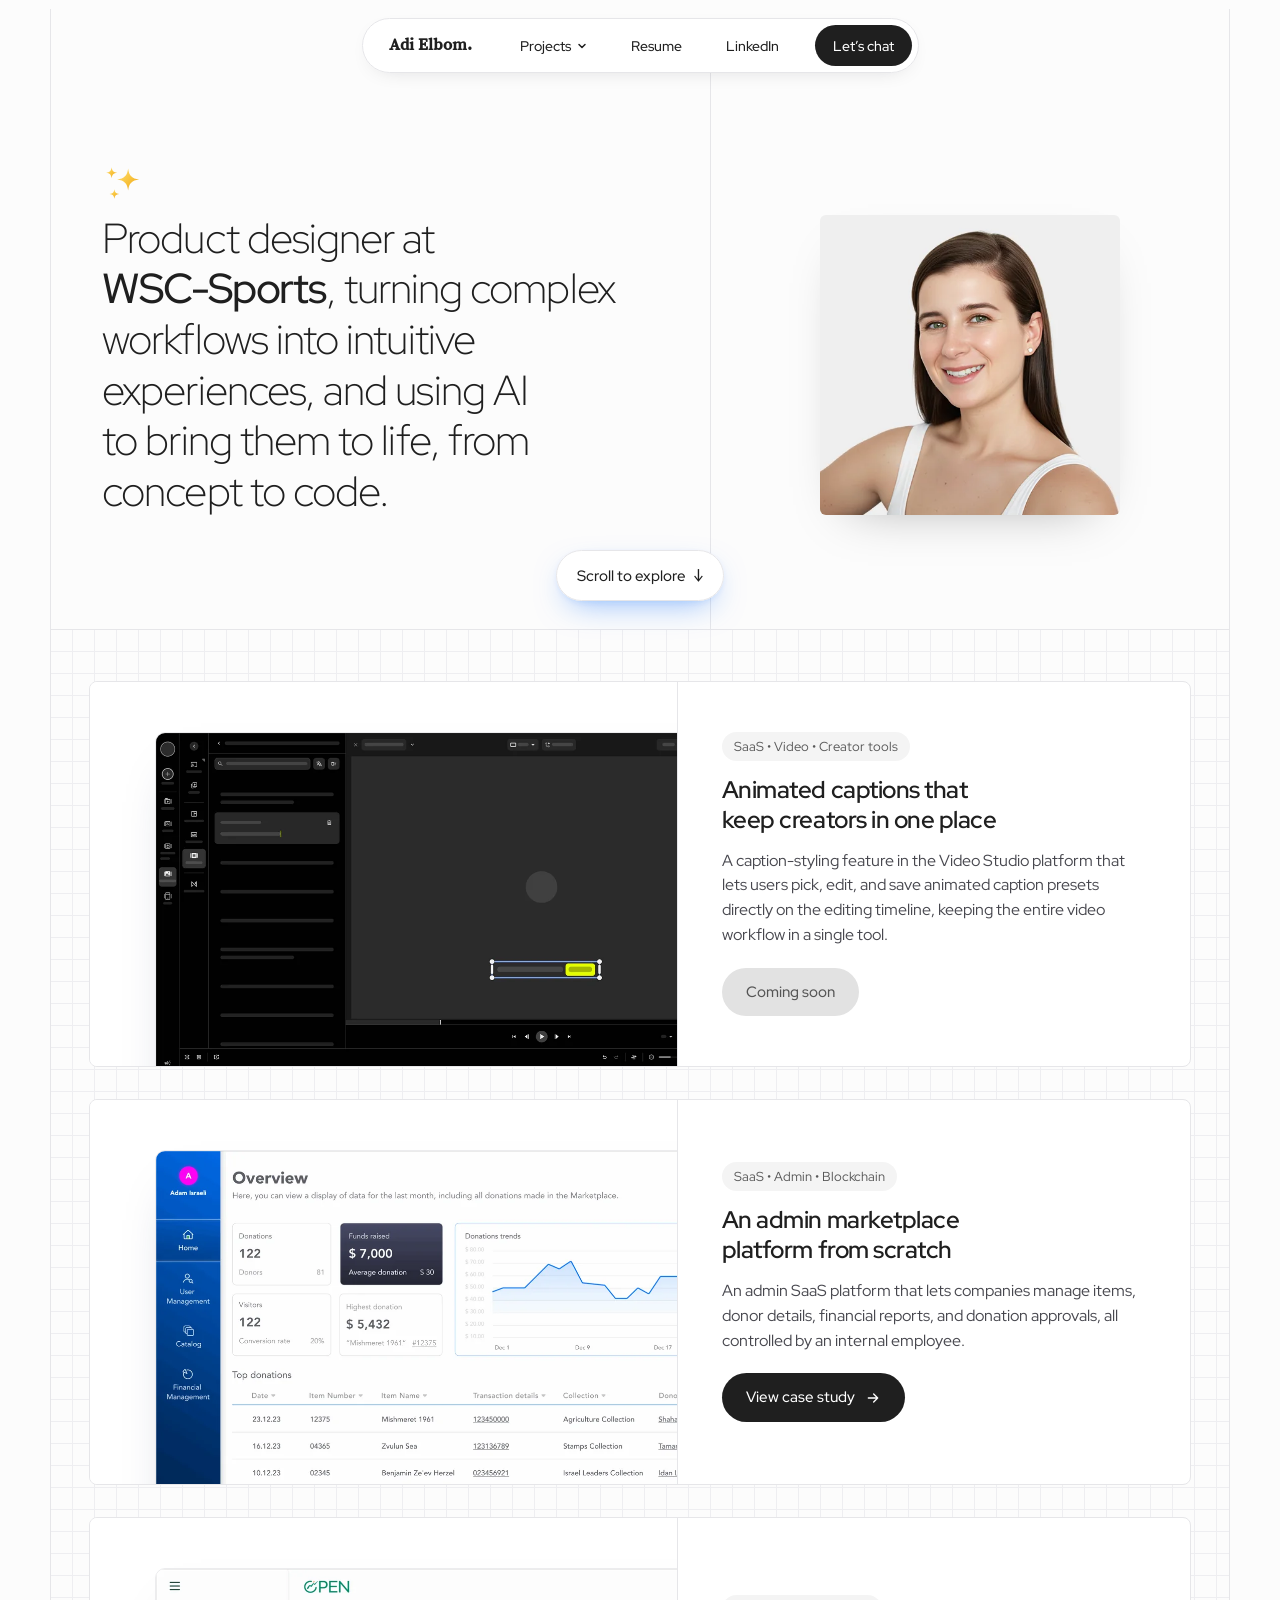
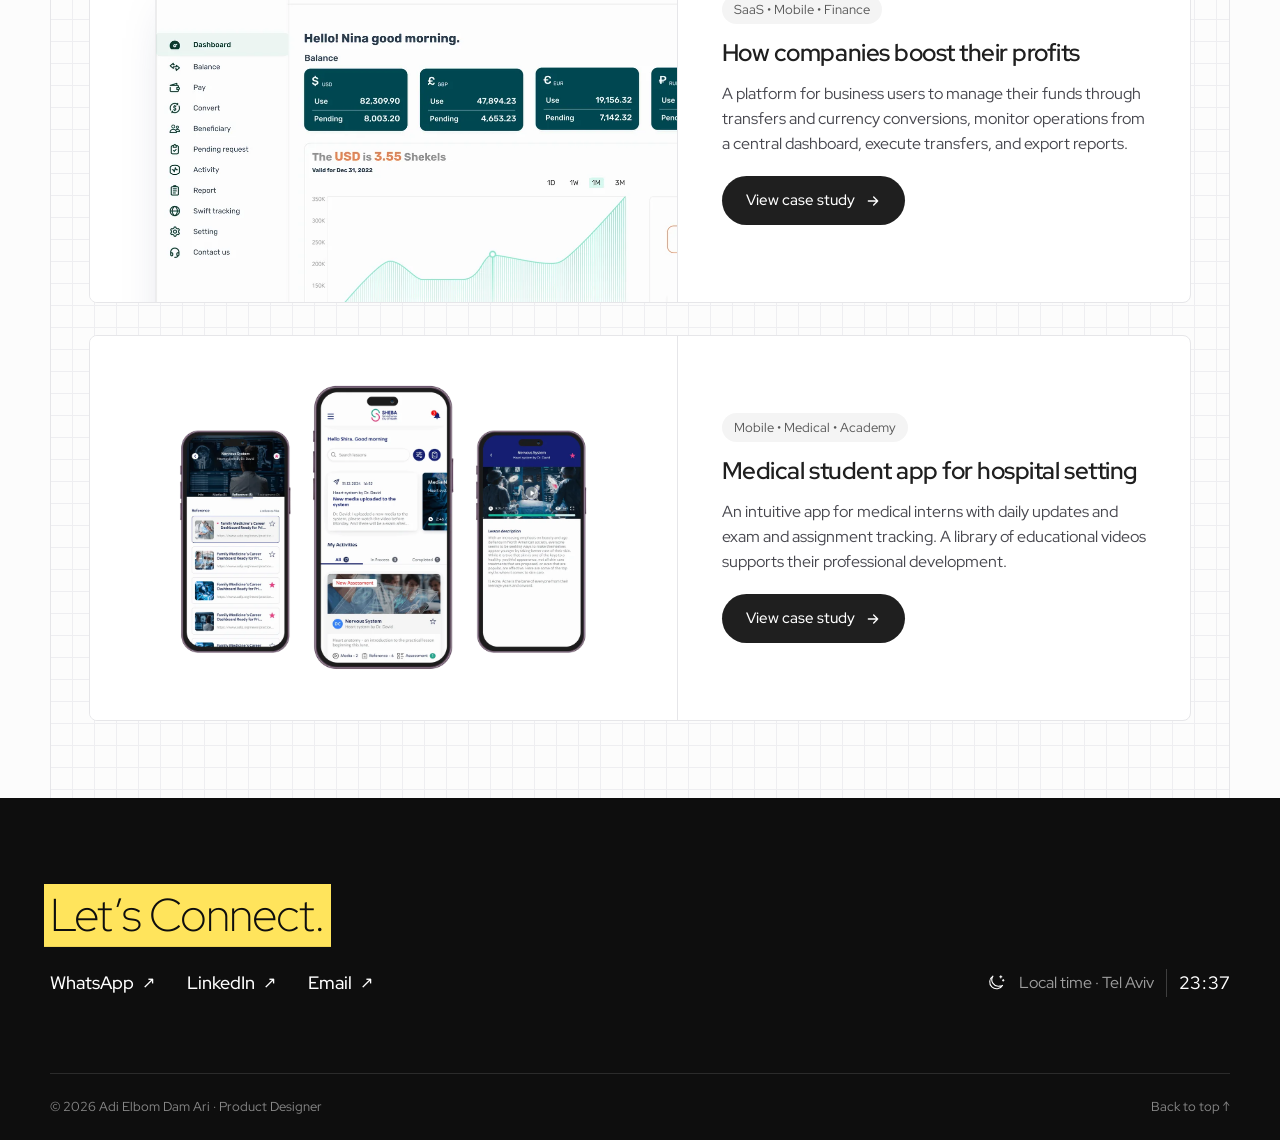
==== commit 27887cf5: "Hero closer to sparkle" ====
--- a/index.html
+++ b/index.html
@@ -11,7 +11,7 @@
 <link rel="preconnect" href="https://fonts.googleapis.com">
 <link rel="preconnect" href="https://fonts.gstatic.com" crossorigin>
 <link href="https://fonts.googleapis.com/css2?family=DM+Mono:wght@400;500&family=Red+Hat+Display:wght@300;400;500;600;700&family=Song+Myung&display=swap" rel="stylesheet">
-<link rel="stylesheet" href="assets/style.css?v=97f9333f">
+<link rel="stylesheet" href="assets/style.css?v=a3f3da70">
 </head>
 <body>
 <div class="navholder">
--- a/assets/style.css
+++ b/assets/style.css
@@ -91,7 +91,7 @@
 .home-frame { max-width: var(--maxw); margin-inline: auto; border-inline: 1px solid var(--line); }
 .hero { position: relative; display: grid; grid-template-columns: 57.5% 1fr; grid-template-columns: round(down, 57.5%, var(--cell)) 1fr; border-bottom: 1px solid var(--line); margin-top: -64px; padding-top: 64px; }
 .hero-text { padding: clamp(48px, 7vw, 96px) clamp(20px, 4vw, 56px) 112px; border-right: 1px solid var(--line); }
-.hero-text .spark { width: 44px; height: 44px; margin-bottom: 26px; }
+.hero-text .spark { width: 44px; height: 44px; margin-bottom: 6px; }
 .spark svg { display: block; overflow: visible; }
 .spark .s { fill: url(#gold); transform-box: fill-box; transform-origin: center; animation: twinkle 2.6s ease-in-out infinite; }
 .spark .s2 { animation-delay: .5s; animation-duration: 2.2s; }
@@ -115,7 +115,7 @@
 .scroll-btn.gone { opacity: 0 !important; pointer-events: none; transition: opacity .35s ease; }
 @keyframes float { 0%, 100% { transform: translate(-50%, 0); } 50% { transform: translate(-50%, -6px); } }
 @media (prefers-reduced-motion: reduce) { .scroll-btn { animation: none; } }
-.hero-photo { display: grid; place-items: center; padding: calc(clamp(48px, 7vw, 96px) + 70px) 40px 112px; } /* same top/bottom as the headline, so the photo centres on it */
+.hero-photo { display: grid; place-items: center; padding: calc(clamp(48px, 7vw, 96px) + 50px) 40px 112px; } /* same top/bottom as the headline, so the photo centres on it */
 .hero-photo img { width: min(100%, 300px); height: auto; aspect-ratio: 1; object-fit: cover; border-radius: 6px; box-shadow: 0 20px 50px -30px rgba(0,0,0,.35); }
 @media (max-width: 820px) {
   .hero { grid-template-columns: 1fr; }
